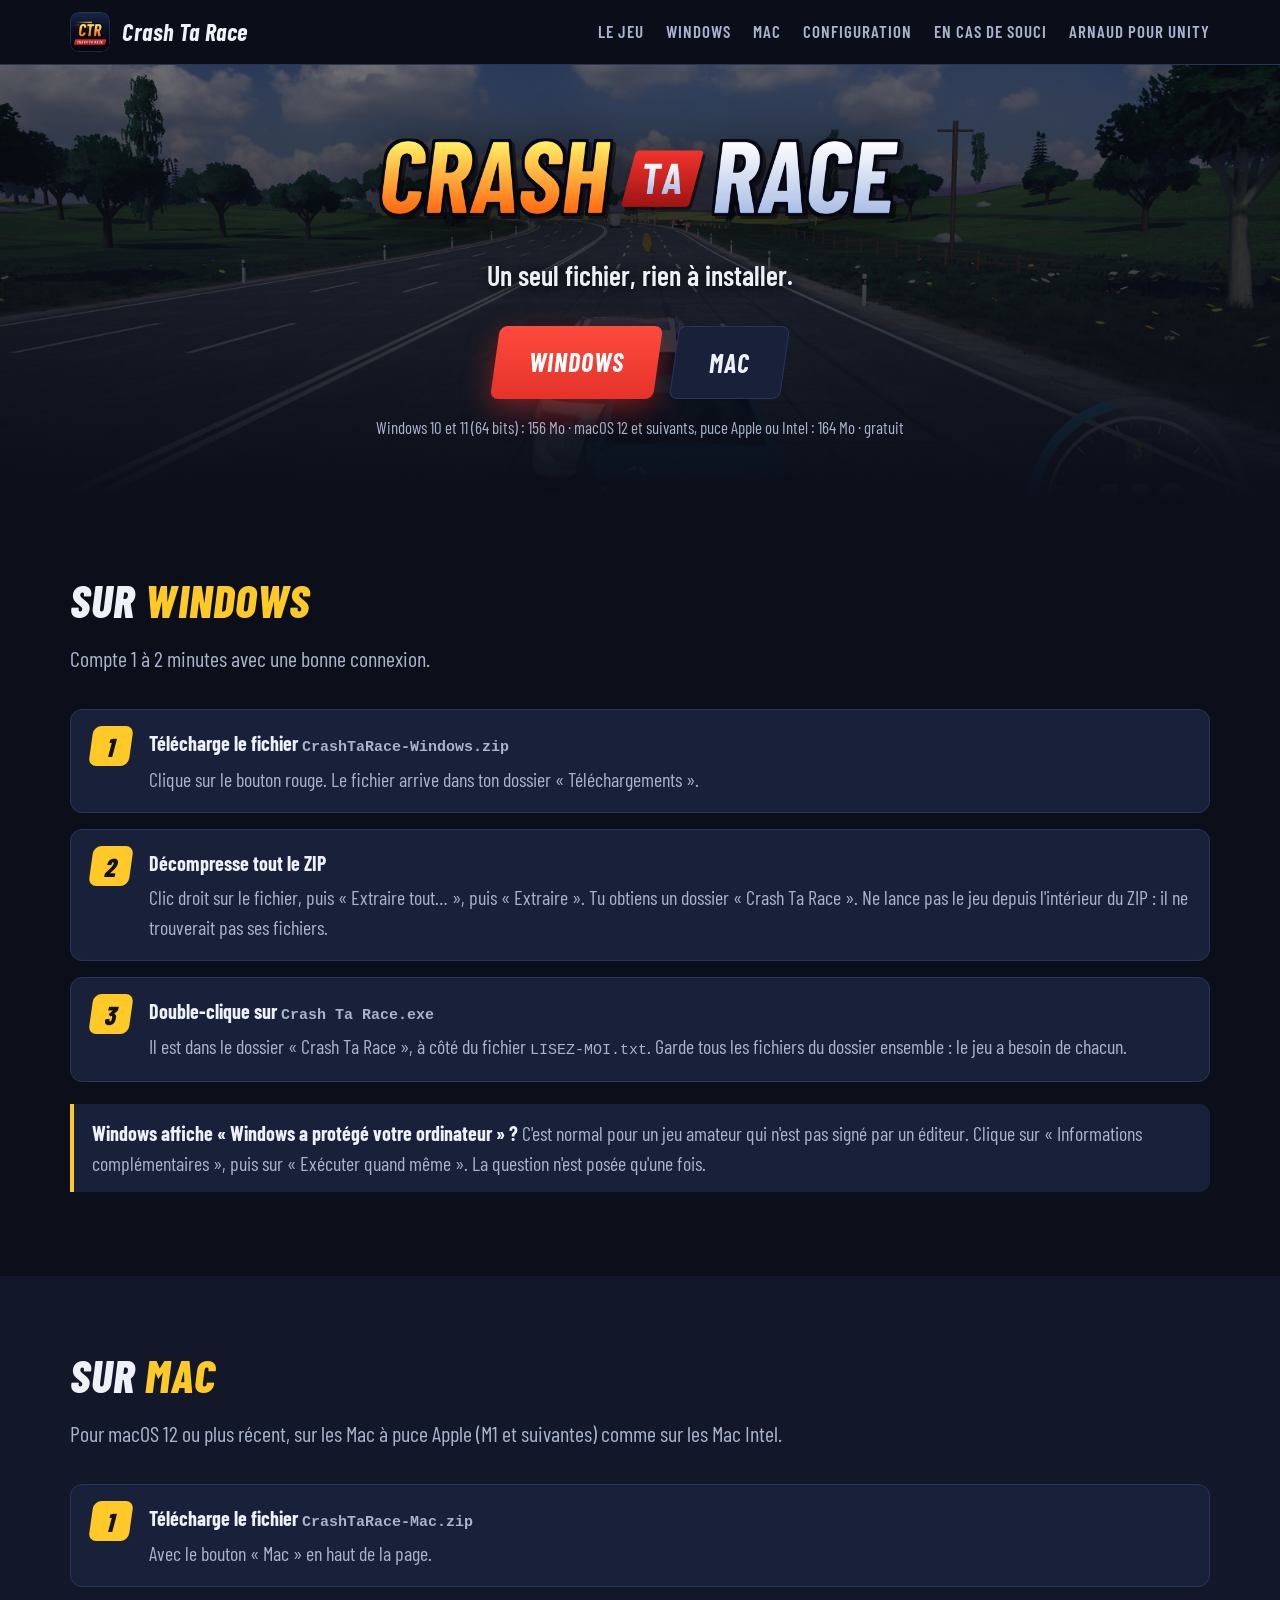
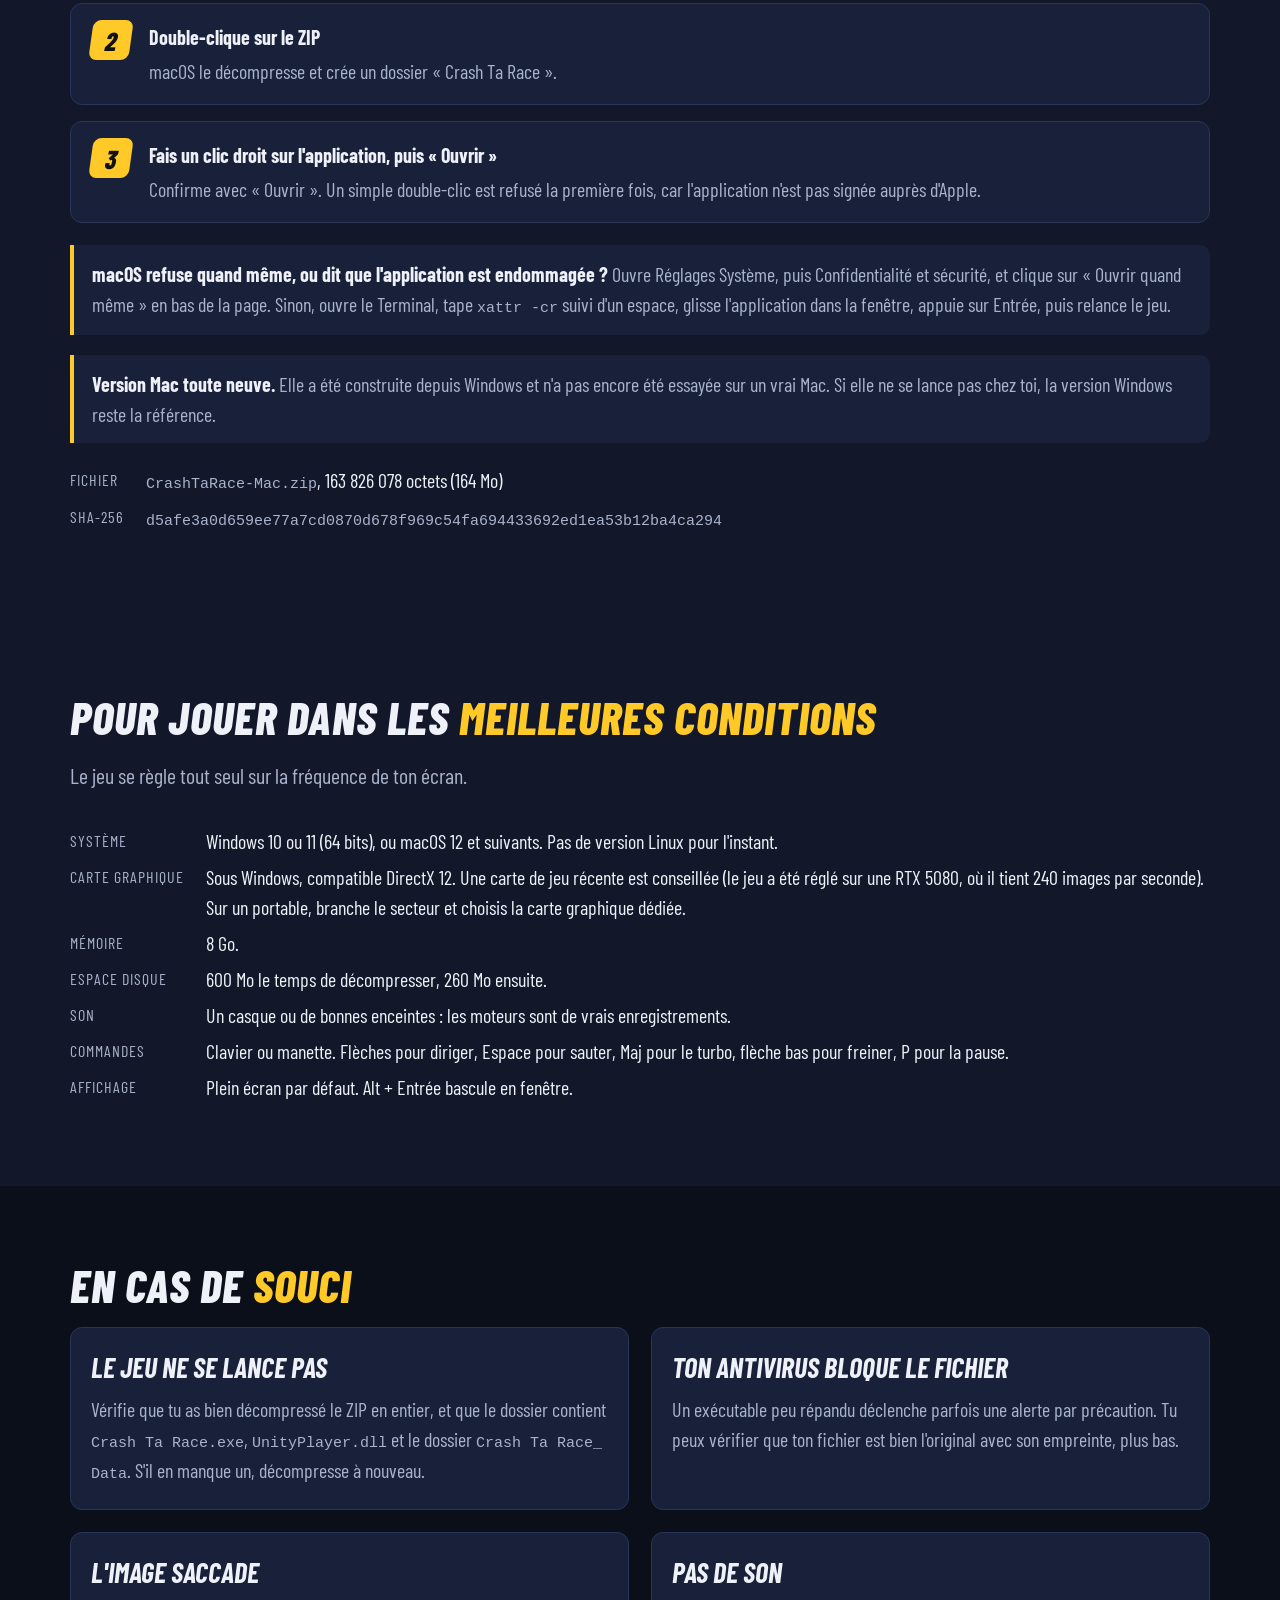
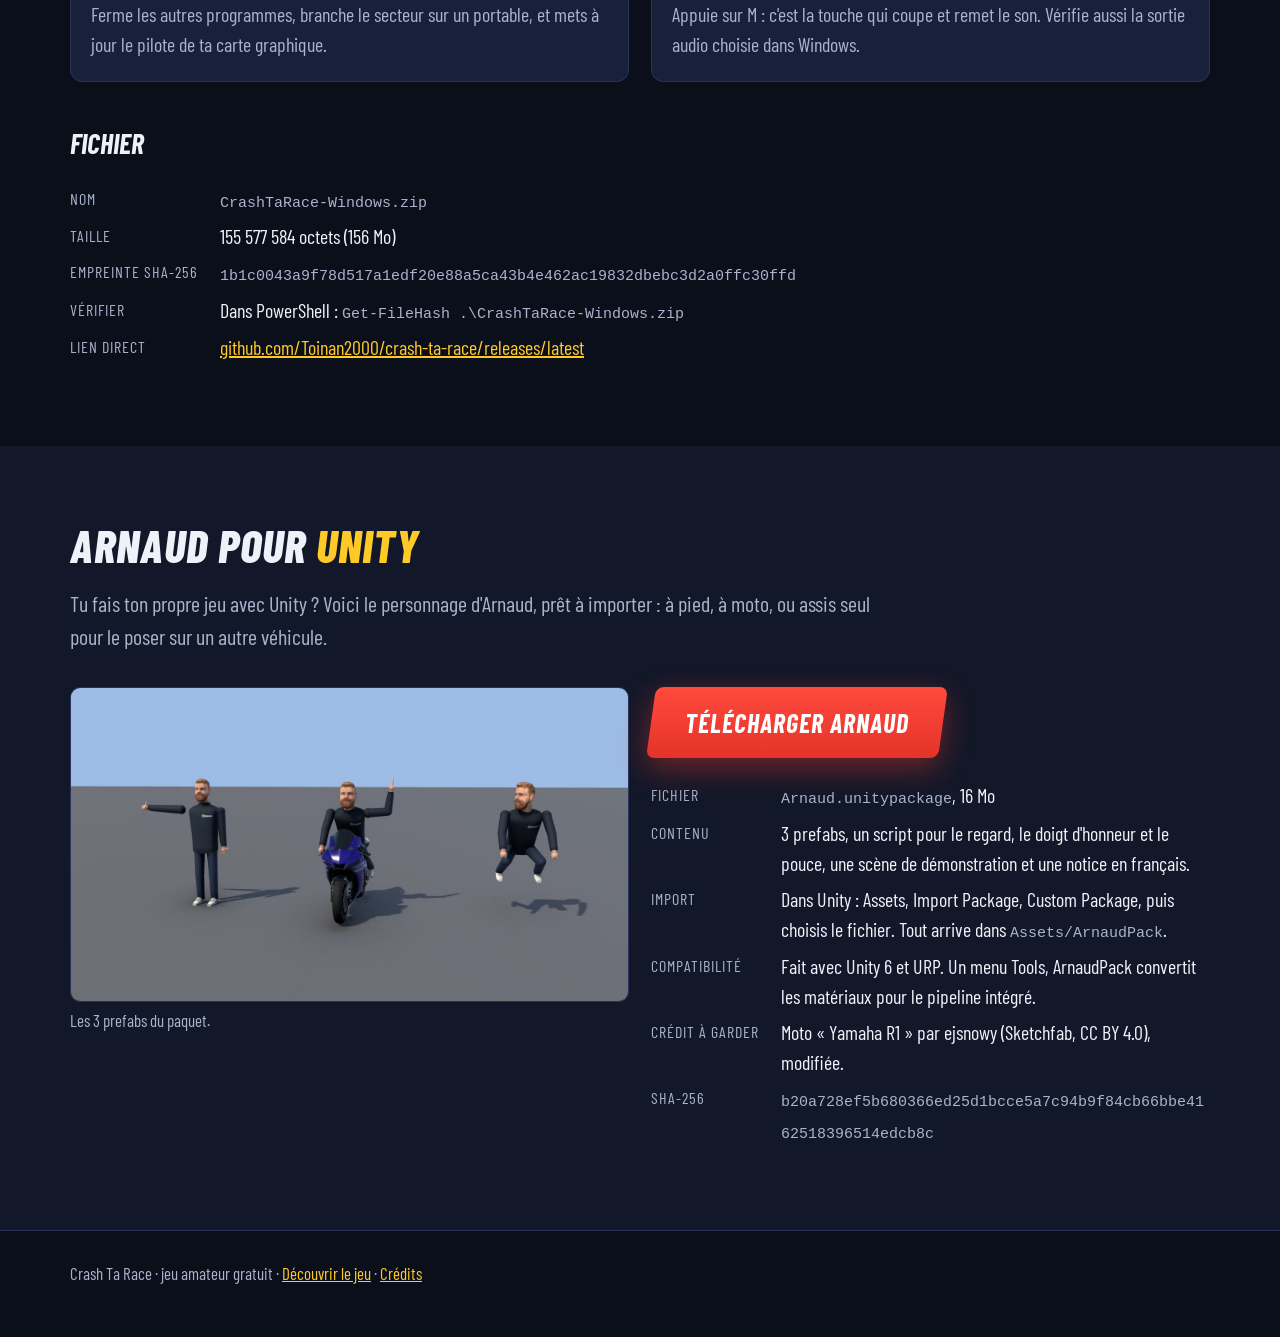
==== telecharger.html @ f4ea7b56 "Version 1.6 : 6 balles, pilote sur le rebord de la fenêtre, renfort de police, wheelings Co-Authored" ====
<!doctype html>
<html lang="fr">
<head>
<meta charset="utf-8">
<meta name="viewport" content="width=device-width, initial-scale=1">
<title>Télécharger Crash Ta Race pour Windows et Mac</title>
<meta name="description" content="Télécharge Crash Ta Race pour Windows ou Mac : un seul fichier ZIP, rien à installer. Mode d'emploi en 3 étapes.">
<meta property="og:title" content="Télécharger Crash Ta Race">
<meta property="og:description" content="Jeu de course arcade gratuit pour Windows et Mac. Un ZIP, rien à installer.">
<meta property="og:image" content="https://toinan2000.github.io/crash-ta-race/images/og-crash-ta-race.jpg">
<meta property="og:image:width" content="1200">
<meta property="og:image:height" content="630">
<meta name="twitter:card" content="summary_large_image">
<meta name="twitter:image" content="https://toinan2000.github.io/crash-ta-race/images/og-crash-ta-race.jpg">
<link rel="icon" href="images/icone.png">
<link rel="preconnect" href="https://fonts.googleapis.com">
<link rel="preconnect" href="https://fonts.gstatic.com" crossorigin>
<link href="https://fonts.googleapis.com/css2?family=Barlow+Condensed:ital,wght@0,500;0,600;0,700;1,700;1,800&display=swap" rel="stylesheet">
<link rel="stylesheet" href="style.css">
</head>
<body>

<header class="barre">
  <div class="contenu">
    <a class="marque" href="index.html"><img src="images/icone.png" alt="">Crash Ta Race</a>
    <nav>
      <a href="index.html">Le jeu</a>
      <a href="#etapes">Windows</a>
      <a href="#mac">Mac</a>
      <a href="#config">Configuration</a>
      <a href="#aide">En cas de souci</a>
      <a href="#arnaud-unity">Arnaud pour Unity</a>
    </nav>
  </div>
</header>

<div class="heros" style="padding:54px 0 44px">
  <div class="contenu">
    <h1>Télécharger Crash Ta Race</h1>
    <img class="logotype" src="images/logotype.png" alt="Crash Ta Race" style="width:min(560px,88%)">
    <p class="accroche">Un seul fichier, rien à installer.</p>
    <div class="boutons">
      <a class="bouton principal" id="dl" href="https://github.com/Toinan2000/crash-ta-race/releases/latest/download/CrashTaRace-Windows.zip"><span>Windows</span></a>
      <a class="bouton second" id="dl-mac" href="https://github.com/Toinan2000/crash-ta-race/releases/latest/download/CrashTaRace-Mac.zip"><span>Mac</span></a>
    </div>
    <p class="petit">Windows 10 et 11 (64 bits) : 156 Mo · macOS 12 et suivants, puce Apple ou Intel : 164 Mo · gratuit</p>
  </div>
</div>

<section id="etapes">
  <div class="contenu">
    <h2>Sur <em>Windows</em></h2>
    <p class="chapo">Compte 1 à 2 minutes avec une bonne connexion.</p>
    <ol class="etapes">
      <li><strong>Télécharge le fichier <code>CrashTaRace-Windows.zip</code></strong><p>Clique sur le bouton rouge. Le fichier arrive dans ton dossier « Téléchargements ».</p></li>
      <li><strong>Décompresse tout le ZIP</strong><p>Clic droit sur le fichier, puis « Extraire tout… », puis « Extraire ». Tu obtiens un dossier « Crash Ta Race ». Ne lance pas le jeu depuis l'intérieur du ZIP : il ne trouverait pas ses fichiers.</p></li>
      <li><strong>Double-clique sur <code>Crash Ta Race.exe</code></strong><p>Il est dans le dossier « Crash Ta Race », à côté du fichier <code>LISEZ-MOI.txt</code>. Garde tous les fichiers du dossier ensemble : le jeu a besoin de chacun.</p></li>
    </ol>
    <p class="note" style="margin-top:22px"><strong>Windows affiche « Windows a protégé votre ordinateur » ?</strong> C'est normal pour un jeu amateur qui n'est pas signé par un éditeur. Clique sur « Informations complémentaires », puis sur « Exécuter quand même ». La question n'est posée qu'une fois.</p>
  </div>
</section>

<section class="alt" id="mac">
  <div class="contenu">
    <h2>Sur <em>Mac</em></h2>
    <p class="chapo">Pour macOS 12 ou plus récent, sur les Mac à puce Apple (M1 et suivantes) comme sur les Mac Intel.</p>
    <ol class="etapes">
      <li><strong>Télécharge le fichier <code>CrashTaRace-Mac.zip</code></strong><p>Avec le bouton « Mac » en haut de la page.</p></li>
      <li><strong>Double-clique sur le ZIP</strong><p>macOS le décompresse et crée un dossier « Crash Ta Race ».</p></li>
      <li><strong>Fais un clic droit sur l'application, puis « Ouvrir »</strong><p>Confirme avec « Ouvrir ». Un simple double-clic est refusé la première fois, car l'application n'est pas signée auprès d'Apple.</p></li>
    </ol>
    <p class="note" style="margin-top:22px"><strong>macOS refuse quand même, ou dit que l'application est endommagée ?</strong> Ouvre Réglages Système, puis Confidentialité et sécurité, et clique sur « Ouvrir quand même » en bas de la page. Sinon, ouvre le Terminal, tape <code>xattr -cr</code> suivi d'un espace, glisse l'application dans la fenêtre, appuie sur Entrée, puis relance le jeu.</p>
    <p class="note" style="margin-top:14px"><strong>Version Mac toute neuve.</strong> Elle a été construite depuis Windows et n'a pas encore été essayée sur un vrai Mac. Si elle ne se lance pas chez toi, la version Windows reste la référence.</p>
    <dl class="fiche" style="margin-top:22px">
      <dt>Fichier</dt><dd><code>CrashTaRace-Mac.zip</code>, 163 826 078 octets (164 Mo)</dd>
      <dt>SHA-256</dt><dd><code>d5afe3a0d659ee77a7cd0870d678f969c54fa694433692ed1ea53b12ba4ca294</code></dd>
    </dl>
  </div>
</section>

<section class="alt" id="config">
  <div class="contenu">
    <h2>Pour jouer dans les <em>meilleures conditions</em></h2>
    <p class="chapo">Le jeu se règle tout seul sur la fréquence de ton écran.</p>
    <dl class="fiche">
      <dt>Système</dt><dd>Windows 10 ou 11 (64 bits), ou macOS 12 et suivants. Pas de version Linux pour l'instant.</dd>
      <dt>Carte graphique</dt><dd>Sous Windows, compatible DirectX 12. Une carte de jeu récente est conseillée (le jeu a été réglé sur une RTX 5080, où il tient 240 images par seconde). Sur un portable, branche le secteur et choisis la carte graphique dédiée.</dd>
      <dt>Mémoire</dt><dd>8 Go.</dd>
      <dt>Espace disque</dt><dd>600 Mo le temps de décompresser, 260 Mo ensuite.</dd>
      <dt>Son</dt><dd>Un casque ou de bonnes enceintes : les moteurs sont de vrais enregistrements.</dd>
      <dt>Commandes</dt><dd>Clavier ou manette. Flèches pour diriger, Espace pour sauter, Maj pour le turbo, flèche bas pour freiner, P pour la pause.</dd>
      <dt>Affichage</dt><dd>Plein écran par défaut. Alt + Entrée bascule en fenêtre.</dd>
    </dl>
  </div>
</section>

<section id="aide">
  <div class="contenu">
    <h2>En cas de <em>souci</em></h2>
    <div class="grille g2">
      <div class="carte"><div class="texte"><h3>Le jeu ne se lance pas</h3><p>Vérifie que tu as bien décompressé le ZIP en entier, et que le dossier contient <code>Crash Ta Race.exe</code>, <code>UnityPlayer.dll</code> et le dossier <code>Crash Ta Race_Data</code>. S'il en manque un, décompresse à nouveau.</p></div></div>
      <div class="carte"><div class="texte"><h3>Ton antivirus bloque le fichier</h3><p>Un exécutable peu répandu déclenche parfois une alerte par précaution. Tu peux vérifier que ton fichier est bien l'original avec son empreinte, plus bas.</p></div></div>
      <div class="carte"><div class="texte"><h3>L'image saccade</h3><p>Ferme les autres programmes, branche le secteur sur un portable, et mets à jour le pilote de ta carte graphique.</p></div></div>
      <div class="carte"><div class="texte"><h3>Pas de son</h3><p>Appuie sur M : c'est la touche qui coupe et remet le son. Vérifie aussi la sortie audio choisie dans Windows.</p></div></div>
    </div>
    <h3 style="margin-top:40px">Fichier</h3>
    <dl class="fiche">
      <dt>Nom</dt><dd><code>CrashTaRace-Windows.zip</code></dd>
      <dt>Taille</dt><dd>155 577 584 octets (156 Mo)</dd>
      <dt>Empreinte SHA-256</dt><dd><code>1b1c0043a9f78d517a1edf20e88a5ca43b4e462ac19832dbebc3d2a0ffc30ffd</code></dd>
      <dt>Vérifier</dt><dd>Dans PowerShell : <code>Get-FileHash .\CrashTaRace-Windows.zip</code></dd>
      <dt>Lien direct</dt><dd><a href="https://github.com/Toinan2000/crash-ta-race/releases/latest/download/CrashTaRace-Windows.zip">github.com/Toinan2000/crash-ta-race/releases/latest</a></dd>
    </dl>
  </div>
</section>

<section class="alt" id="arnaud-unity">
  <div class="contenu">
    <h2>Arnaud pour <em>Unity</em></h2>
    <p class="chapo">Tu fais ton propre jeu avec Unity ? Voici le personnage d'Arnaud, prêt à importer : à pied, à moto, ou assis seul pour le poser sur un autre véhicule.</p>
    <div class="grille g2">
      <figure class="galerie"><img src="images/arnaud-unity.jpg" alt="Les 3 versions d'Arnaud pour Unity" loading="lazy"><figcaption>Les 3 prefabs du paquet.</figcaption></figure>
      <div>
        <div class="boutons" style="justify-content:flex-start;margin-bottom:22px">
          <a class="bouton principal" href="https://github.com/Toinan2000/crash-ta-race/releases/latest/download/Arnaud.unitypackage"><span>Télécharger Arnaud</span></a>
        </div>
        <dl class="fiche">
          <dt>Fichier</dt><dd><code>Arnaud.unitypackage</code>, 16 Mo</dd>
          <dt>Contenu</dt><dd>3 prefabs, un script pour le regard, le doigt d'honneur et le pouce, une scène de démonstration et une notice en français.</dd>
          <dt>Import</dt><dd>Dans Unity : Assets, Import Package, Custom Package, puis choisis le fichier. Tout arrive dans <code>Assets/ArnaudPack</code>.</dd>
          <dt>Compatibilité</dt><dd>Fait avec Unity 6 et URP. Un menu Tools, ArnaudPack convertit les matériaux pour le pipeline intégré.</dd>
          <dt>Crédit à garder</dt><dd>Moto « Yamaha R1 » par ejsnowy (Sketchfab, CC BY 4.0), modifiée.</dd>
          <dt>SHA-256</dt><dd><code>b20a728ef5b680366ed25d1bcce5a7c94b9f84cb66bbe4162518396514edcb8c</code></dd>
        </dl>
      </div>
    </div>
  </div>
</section>

<footer>
  <div class="contenu">Crash Ta Race · jeu amateur gratuit · <a href="index.html">Découvrir le jeu</a> · <a href="index.html#credits">Crédits</a></div>
</footer>

</body>
</html>
---- style.css ----
:root {
  --fond: #0b0f1a;
  --fond-2: #121829;
  --carte: #18203a;
  --bord: #2a3458;
  --texte: #eef1f8;
  --doux: #a9b3cc;
  --jaune: #ffc928;
  --orange: #ff8a1f;
  --rouge: #e5332a;
  --bleu: #39a8ff;
}
* { box-sizing: border-box; }
html { scroll-behavior: smooth; }
body {
  margin: 0;
  background: var(--fond);
  color: var(--texte);
  font-family: "Barlow Condensed", "Segoe UI", Roboto, Arial, sans-serif;
  font-size: 20px;
  line-height: 1.5;
}
img { max-width: 100%; display: block; }
a { color: var(--jaune); }
.contenu { max-width: 1180px; margin: 0 auto; padding: 0 20px; }

/* en-tête */
.barre { position: sticky; top: 0; z-index: 10; background: rgba(11, 15, 26, .92); border-bottom: 1px solid var(--bord); backdrop-filter: blur(8px); }
.barre .contenu { display: flex; align-items: center; justify-content: space-between; gap: 16px; min-height: 64px; }
.barre .marque { display: flex; align-items: center; gap: 12px; color: var(--texte); text-decoration: none; font-weight: 700; font-style: italic; font-size: 24px; letter-spacing: .5px; }
.barre .marque img { width: 40px; height: 40px; border-radius: 9px; }
.barre nav { display: flex; gap: 22px; flex-wrap: wrap; }
.barre nav a { color: var(--doux); text-decoration: none; font-weight: 600; text-transform: uppercase; font-size: 17px; letter-spacing: 1px; }
.barre nav a:hover { color: var(--jaune); }

/* héros */
.heros { position: relative; isolation: isolate; text-align: center; padding: 70px 0 60px; overflow: hidden; }
.heros::before { content: ""; position: absolute; inset: 0; z-index: -2; background: url("images/jeu-campagne.jpg") center / cover no-repeat; }
.heros::after { content: ""; position: absolute; inset: 0; z-index: -1; background: linear-gradient(180deg, rgba(11, 15, 26, .55) 0%, rgba(11, 15, 26, .78) 55%, var(--fond) 100%); }
.heros .logotype { width: min(760px, 92%); margin: 0 auto 18px; filter: drop-shadow(0 8px 24px rgba(0, 0, 0, .6)); }
.heros h1 { position: absolute; left: -9999px; }
.heros p.accroche { font-size: 28px; font-weight: 600; margin: 0 auto 30px; max-width: 760px; text-shadow: 0 2px 10px rgba(0, 0, 0, .8); }
.boutons { display: flex; gap: 16px; justify-content: center; flex-wrap: wrap; }
.bouton {
  display: inline-block; padding: 16px 34px; border-radius: 8px; text-decoration: none; font-weight: 700; font-style: italic;
  font-size: 26px; letter-spacing: 1px; text-transform: uppercase; transform: skewX(-8deg); transition: transform .15s, filter .15s;
}
.bouton span { display: inline-block; transform: skewX(8deg); }
.bouton:hover { transform: skewX(-8deg) scale(1.04); filter: brightness(1.12); }
.bouton.principal { background: linear-gradient(180deg, #ff4a3d, var(--rouge)); color: #fff; box-shadow: 0 10px 30px rgba(229, 51, 42, .45); }
.bouton.second { background: var(--carte); color: var(--texte); border: 1px solid var(--bord); }
.petit { font-size: 17px; color: var(--doux); margin-top: 16px; }

/* sections */
section { padding: 64px 0; scroll-margin-top: 64px; }
section.alt { background: var(--fond-2); }
h2 { font-size: 46px; font-style: italic; font-weight: 800; text-transform: uppercase; margin: 0 0 8px; letter-spacing: 1px; }
h2 em { font-style: italic; color: var(--jaune); }
.chapo { color: var(--doux); font-size: 22px; margin: 0 0 34px; max-width: 800px; }
h3 { font-size: 28px; font-style: italic; text-transform: uppercase; margin: 0 0 6px; }

.grille { display: grid; gap: 22px; }
.g3 { grid-template-columns: repeat(auto-fit, minmax(300px, 1fr)); }
.g2 { grid-template-columns: repeat(auto-fit, minmax(420px, 1fr)); }
.g4 { grid-template-columns: repeat(auto-fit, minmax(240px, 1fr)); }
@media (max-width: 480px) { .g2 { grid-template-columns: 1fr; } }

/* vedette : Arnaud */
.vedette { position: relative; overflow: hidden; background: radial-gradient(900px 520px at 22% 42%, rgba(229, 51, 42, .30), transparent 70%), linear-gradient(180deg, #1a0f16, var(--fond-2)); border-top: 4px solid var(--rouge); border-bottom: 1px solid var(--bord); }
.vedette .duo { display: grid; grid-template-columns: minmax(0, 1.05fr) minmax(0, 1fr); gap: 40px; align-items: center; }
.vedette .affiche { position: relative; isolation: isolate; padding-top: 30px; }
.vedette .affiche::before { content: ""; position: absolute; z-index: -3; left: 6%; right: 6%; top: 8%; bottom: 4%; border-radius: 16px; transform: skewX(-8deg); background: repeating-linear-gradient(115deg, var(--jaune) 0 26px, #111 26px 52px); opacity: .92; }
.vedette .affiche::after { content: ""; position: absolute; z-index: -2; left: 6%; right: 6%; top: 8%; bottom: 4%; border-radius: 16px; transform: skewX(-8deg); background: linear-gradient(180deg, rgba(229, 51, 42, .88), rgba(120, 16, 12, .94)); margin: 10px; }
.vedette .affiche img { width: 100%; height: auto; filter: drop-shadow(0 18px 22px rgba(0, 0, 0, .65)); }
.vedette .avis { position: absolute; left: 3%; top: 4%; background: var(--jaune); color: #111; font-weight: 800; font-style: italic; text-transform: uppercase; letter-spacing: 2px; font-size: 26px; padding: 4px 18px; border-radius: 6px; transform: rotate(-7deg); box-shadow: 0 8px 20px rgba(0, 0, 0, .5); }
.vedette h2 { font-size: clamp(46px, 6vw, 72px); line-height: 1.02; margin-bottom: 14px; }
.vedette h2 em { color: var(--rouge); }
.vedette .chapo { color: var(--texte); margin-bottom: 24px; }
.chiffres { display: grid; grid-template-columns: 1fr 1fr; gap: 14px; margin-bottom: 30px; }
.chiffres div { background: rgba(11, 15, 26, .6); border: 1px solid var(--bord); border-left: 4px solid var(--jaune); border-radius: 0 10px 10px 0; padding: 10px 14px 12px; }
#pistolet .chiffres { grid-template-columns: repeat(auto-fit, minmax(230px, 1fr)); }
#pistolet .chiffres b { font-size: 34px; }
.chiffres b { display: block; font-size: 44px; line-height: 1; font-style: italic; font-weight: 800; color: var(--jaune); }
.chiffres span { display: block; color: var(--doux); font-size: 18px; line-height: 1.3; margin-top: 4px; }
.voix { margin-bottom: 30px; }
.titre-voix { margin: 0 0 10px; font-weight: 700; font-style: italic; text-transform: uppercase; letter-spacing: 1px; font-size: 20px; }
.pastilles { display: flex; flex-wrap: wrap; gap: 10px; }
.pastilles button { min-width: 48px; height: 48px; padding: 0 14px; border-radius: 8px; border: 1px solid var(--bord); background: #0d1326; color: var(--texte); font: inherit; font-weight: 800; font-style: italic; font-size: 22px; cursor: pointer; transition: transform .12s, background .12s; }
.pastilles button:hover { transform: scale(1.07); border-color: var(--jaune); }
.pastilles button.hasard { background: var(--jaune); color: #111; border-color: var(--jaune); text-transform: uppercase; letter-spacing: 1px; font-size: 20px; }
.pastilles button.joue { background: var(--rouge); border-color: var(--rouge); color: #fff; }
.vedette .galerie img { aspect-ratio: 4 / 3; }
@media (max-width: 860px) {
  .vedette .duo { grid-template-columns: 1fr; gap: 20px; }
  .vedette .affiche { max-width: 520px; margin: 0 auto; }
}
@media (max-width: 700px) {
  .barre .contenu { flex-direction: column; align-items: flex-start; gap: 4px; padding-top: 8px; padding-bottom: 8px; }
  .barre .marque { white-space: nowrap; font-size: 21px; }
  .barre .marque img { width: 32px; height: 32px; }
  .barre nav { gap: 4px 14px; }
  .barre nav a { font-size: 15px; letter-spacing: .5px; }
  section { scroll-margin-top: 110px; }
}
@media (max-width: 420px) { .chiffres { grid-template-columns: 1fr; } .bouton { font-size: 22px; padding: 14px 24px; } }

.carte { background: var(--carte); border: 1px solid var(--bord); border-radius: 12px; overflow: hidden; }
.carte img { width: 100%; aspect-ratio: 12 / 7; object-fit: cover; background: #5c6470; }
.carte.portrait img { aspect-ratio: 1 / 1; }
.carte .texte { padding: 18px 20px 22px; }
.carte p { margin: 0; color: var(--doux); }
.etiquette { display: inline-block; background: var(--jaune); color: #111; font-weight: 800; font-size: 15px; letter-spacing: 1px; text-transform: uppercase; padding: 2px 10px; border-radius: 4px; margin-bottom: 8px; transform: skewX(-8deg); }
.etiquette.rouge { background: var(--rouge); color: #fff; }
.etiquette.bleu { background: var(--bleu); color: #06121f; }

.barres { margin-top: 12px; display: grid; grid-template-columns: auto 1fr; gap: 6px 12px; align-items: center; font-size: 16px; text-transform: uppercase; letter-spacing: 1px; color: var(--doux); }
.barres i { display: block; height: 10px; border-radius: 3px; background: linear-gradient(90deg, var(--jaune), var(--orange)); transform: skewX(-20deg); }

.galerie img { border-radius: 10px; border: 1px solid var(--bord); width: 100%; aspect-ratio: 16 / 9; object-fit: cover; }
figure { margin: 0; }
figcaption { color: var(--doux); font-size: 17px; margin-top: 6px; }

.touches { display: grid; grid-template-columns: auto 1fr; gap: 10px 18px; align-items: center; max-width: 620px; }
kbd { display: inline-block; min-width: 46px; text-align: center; padding: 4px 12px; border-radius: 6px; background: #0d1326; border: 1px solid var(--bord); border-bottom-width: 3px; font-family: inherit; font-weight: 700; font-size: 18px; }

ol.etapes { counter-reset: e; list-style: none; padding: 0; margin: 0; display: grid; gap: 16px; }
ol.etapes li { counter-increment: e; background: var(--carte); border: 1px solid var(--bord); border-radius: 12px; padding: 18px 20px 18px 78px; position: relative; }
ol.etapes li::before { content: counter(e); position: absolute; left: 20px; top: 16px; width: 40px; height: 40px; border-radius: 8px; background: var(--jaune); color: #111; font-weight: 800; font-style: italic; font-size: 26px; display: grid; place-items: center; transform: skewX(-8deg); }
ol.etapes strong { color: var(--texte); }
ol.etapes p { margin: 4px 0 0; color: var(--doux); }

.note { border-left: 4px solid var(--jaune); background: var(--carte); padding: 14px 18px; border-radius: 0 10px 10px 0; color: var(--doux); }
.note strong { color: var(--texte); }
.fiche { display: grid; grid-template-columns: auto 1fr; gap: 6px 22px; }
.fiche dt { color: var(--doux); text-transform: uppercase; font-size: 16px; letter-spacing: 1px; padding-top: 3px; }
.fiche dd { margin: 0; }
code { font-family: Consolas, "Courier New", monospace; font-size: 15px; word-break: break-all; color: var(--doux); }

table.credits { width: 100%; border-collapse: collapse; font-size: 17px; }
table.credits th, table.credits td { text-align: left; padding: 8px 10px; border-bottom: 1px solid var(--bord); }
table.credits th { color: var(--doux); text-transform: uppercase; font-size: 15px; letter-spacing: 1px; }

footer { border-top: 1px solid var(--bord); padding: 30px 0 50px; color: var(--doux); font-size: 17px; }
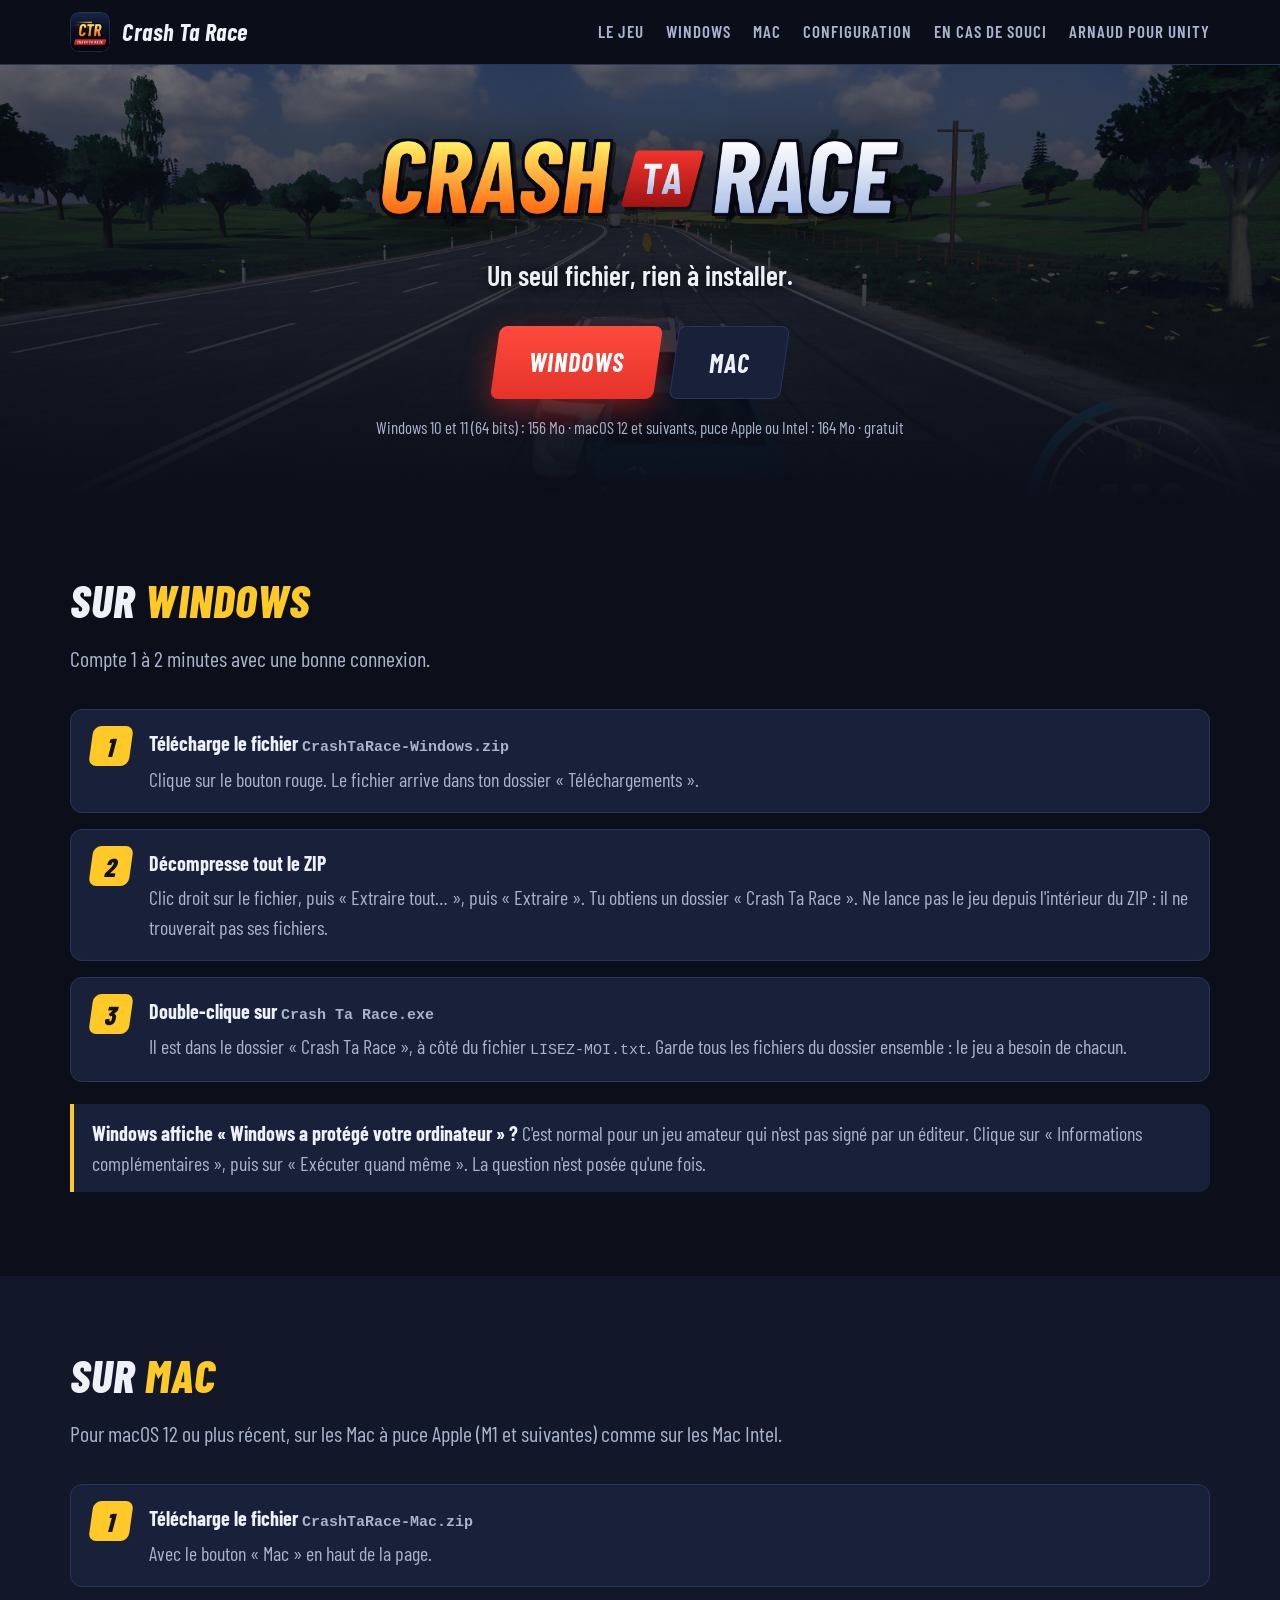
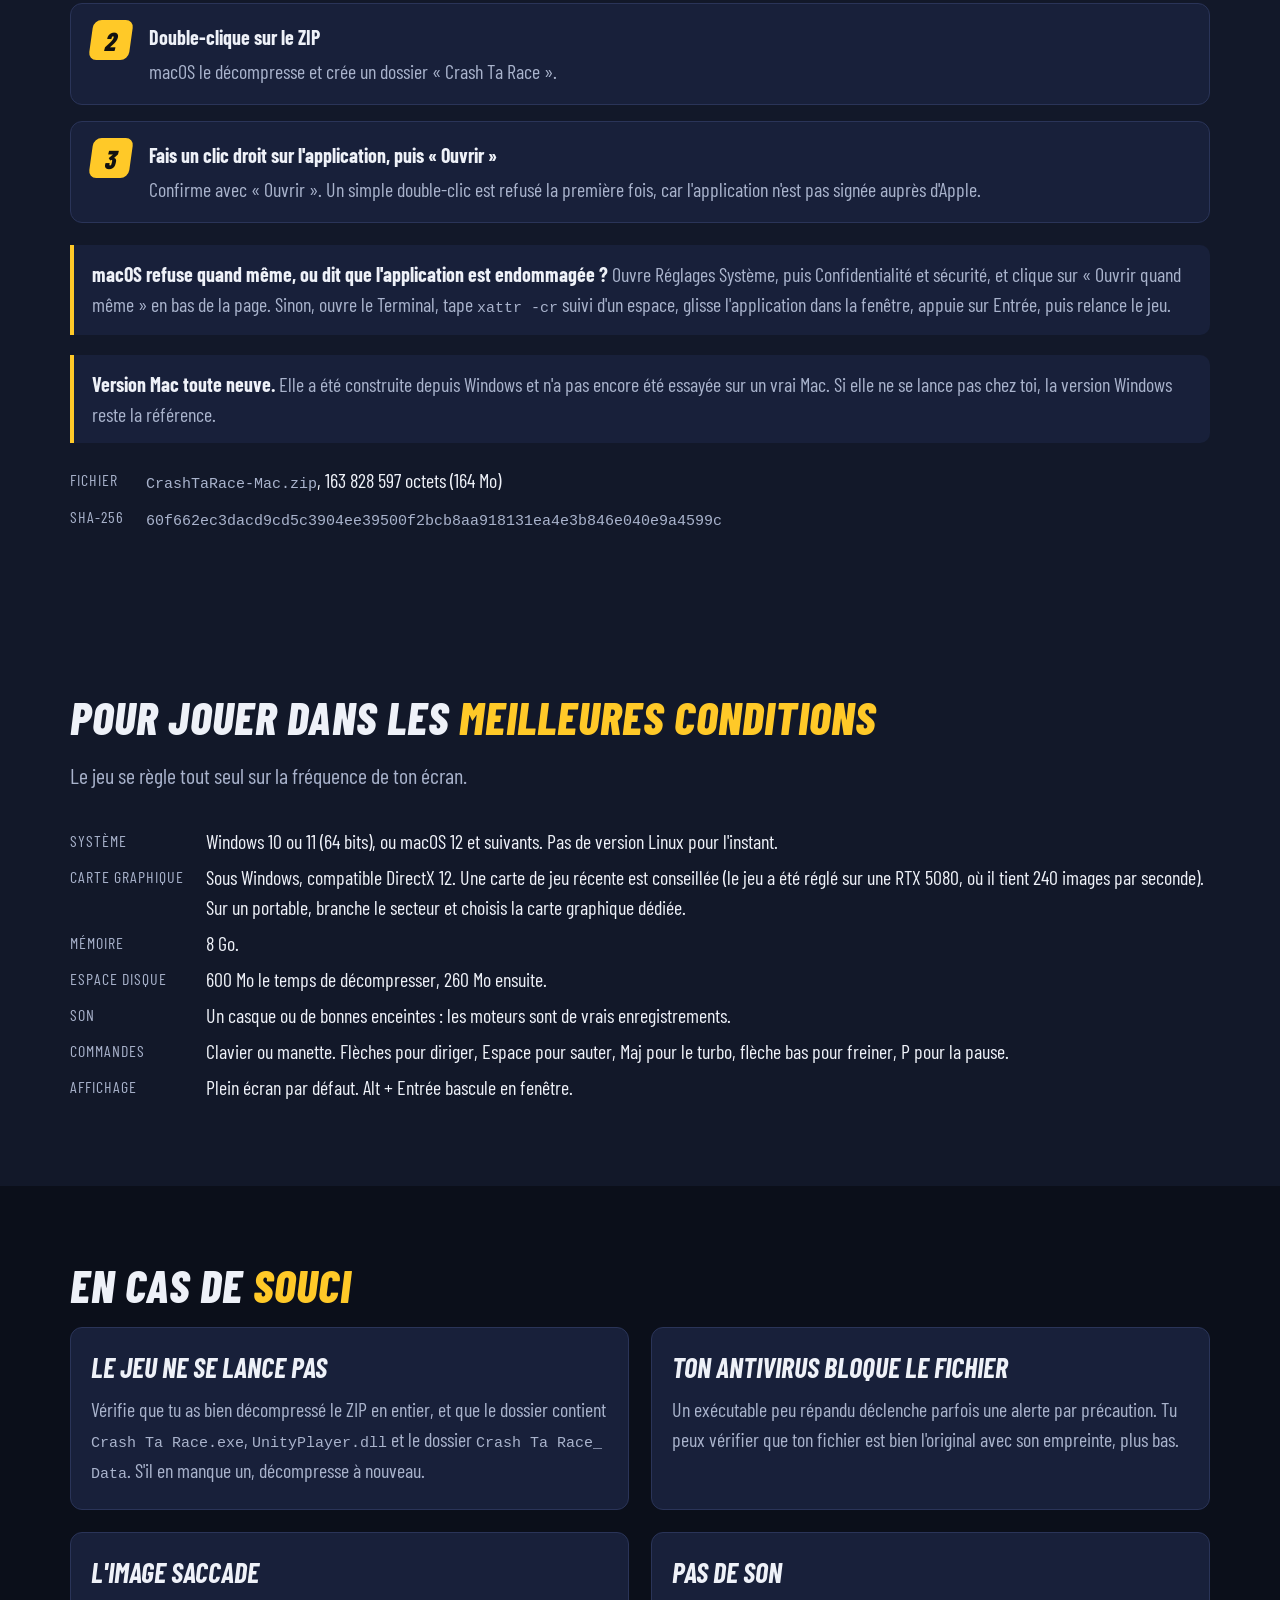
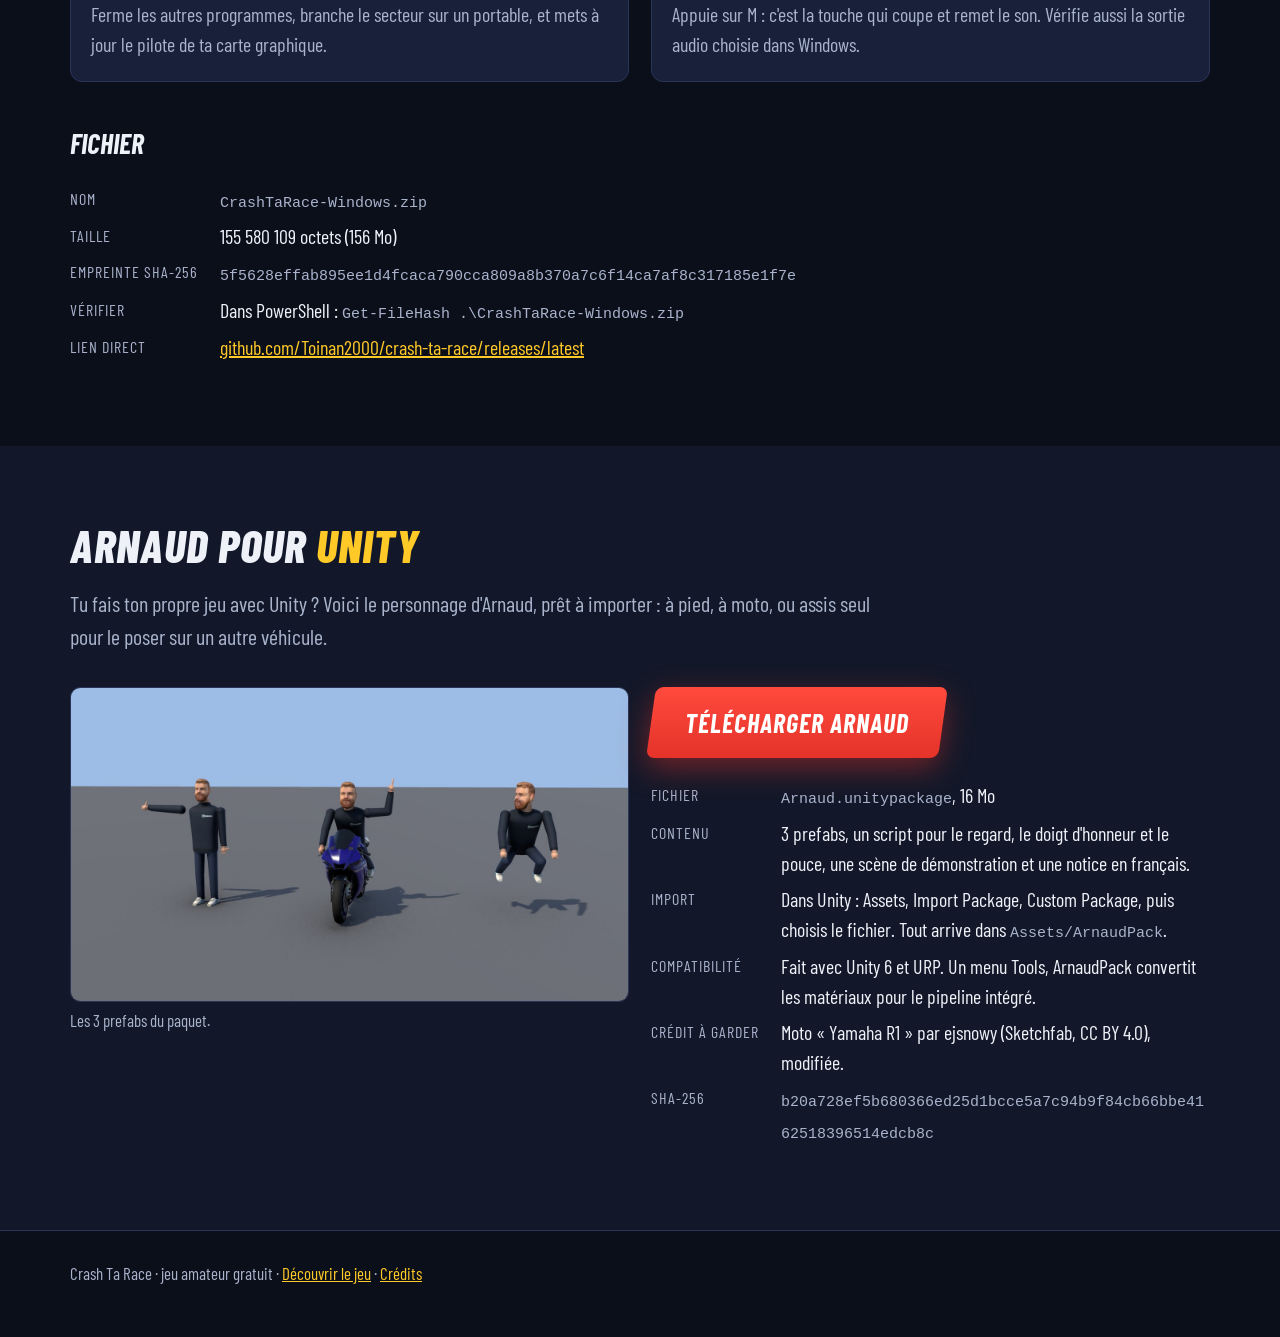
==== commit 7074aa64: "Version 1.7 : saut lu touche par touche, diagnostic F3, tailles et empreintes Co-Authored-By: Claude" ====
--- a/telecharger.html
+++ b/telecharger.html
@@ -72,8 +72,8 @@
     <p class="note" style="margin-top:22px"><strong>macOS refuse quand même, ou dit que l'application est endommagée ?</strong> Ouvre Réglages Système, puis Confidentialité et sécurité, et clique sur « Ouvrir quand même » en bas de la page. Sinon, ouvre le Terminal, tape <code>xattr -cr</code> suivi d'un espace, glisse l'application dans la fenêtre, appuie sur Entrée, puis relance le jeu.</p>
     <p class="note" style="margin-top:14px"><strong>Version Mac toute neuve.</strong> Elle a été construite depuis Windows et n'a pas encore été essayée sur un vrai Mac. Si elle ne se lance pas chez toi, la version Windows reste la référence.</p>
     <dl class="fiche" style="margin-top:22px">
-      <dt>Fichier</dt><dd><code>CrashTaRace-Mac.zip</code>, 163 826 078 octets (164 Mo)</dd>
-      <dt>SHA-256</dt><dd><code>d5afe3a0d659ee77a7cd0870d678f969c54fa694433692ed1ea53b12ba4ca294</code></dd>
+      <dt>Fichier</dt><dd><code>CrashTaRace-Mac.zip</code>, 163 828 597 octets (164 Mo)</dd>
+      <dt>SHA-256</dt><dd><code>60f662ec3dacd9cd5c3904ee39500f2bcb8aa918131ea4e3b846e040e9a4599c</code></dd>
     </dl>
   </div>
 </section>
@@ -106,8 +106,8 @@
     <h3 style="margin-top:40px">Fichier</h3>
     <dl class="fiche">
       <dt>Nom</dt><dd><code>CrashTaRace-Windows.zip</code></dd>
-      <dt>Taille</dt><dd>155 577 584 octets (156 Mo)</dd>
-      <dt>Empreinte SHA-256</dt><dd><code>1b1c0043a9f78d517a1edf20e88a5ca43b4e462ac19832dbebc3d2a0ffc30ffd</code></dd>
+      <dt>Taille</dt><dd>155 580 109 octets (156 Mo)</dd>
+      <dt>Empreinte SHA-256</dt><dd><code>5f5628effab895ee1d4fcaca790cca809a8b370a7c6f14ca7af8c317185e1f7e</code></dd>
       <dt>Vérifier</dt><dd>Dans PowerShell : <code>Get-FileHash .\CrashTaRace-Windows.zip</code></dd>
       <dt>Lien direct</dt><dd><a href="https://github.com/Toinan2000/crash-ta-race/releases/latest/download/CrashTaRace-Windows.zip">github.com/Toinan2000/crash-ta-race/releases/latest</a></dd>
     </dl>
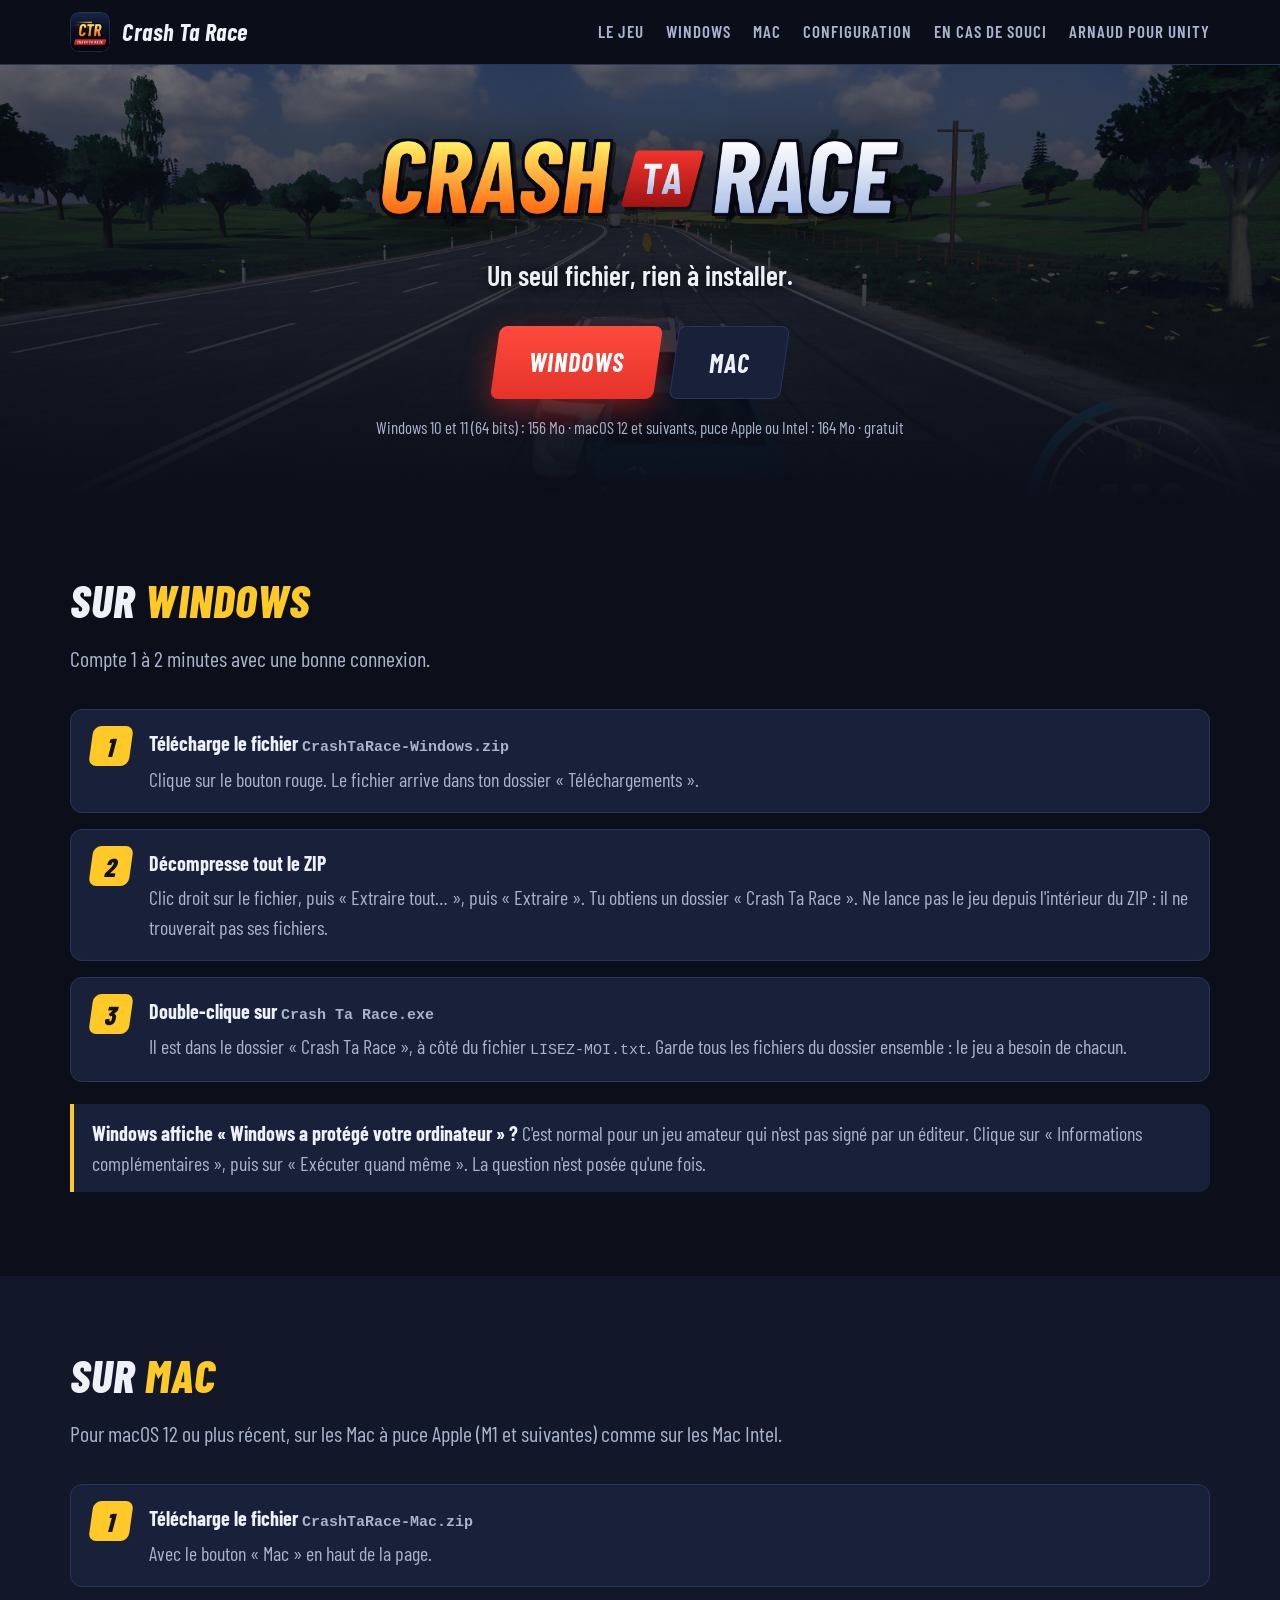
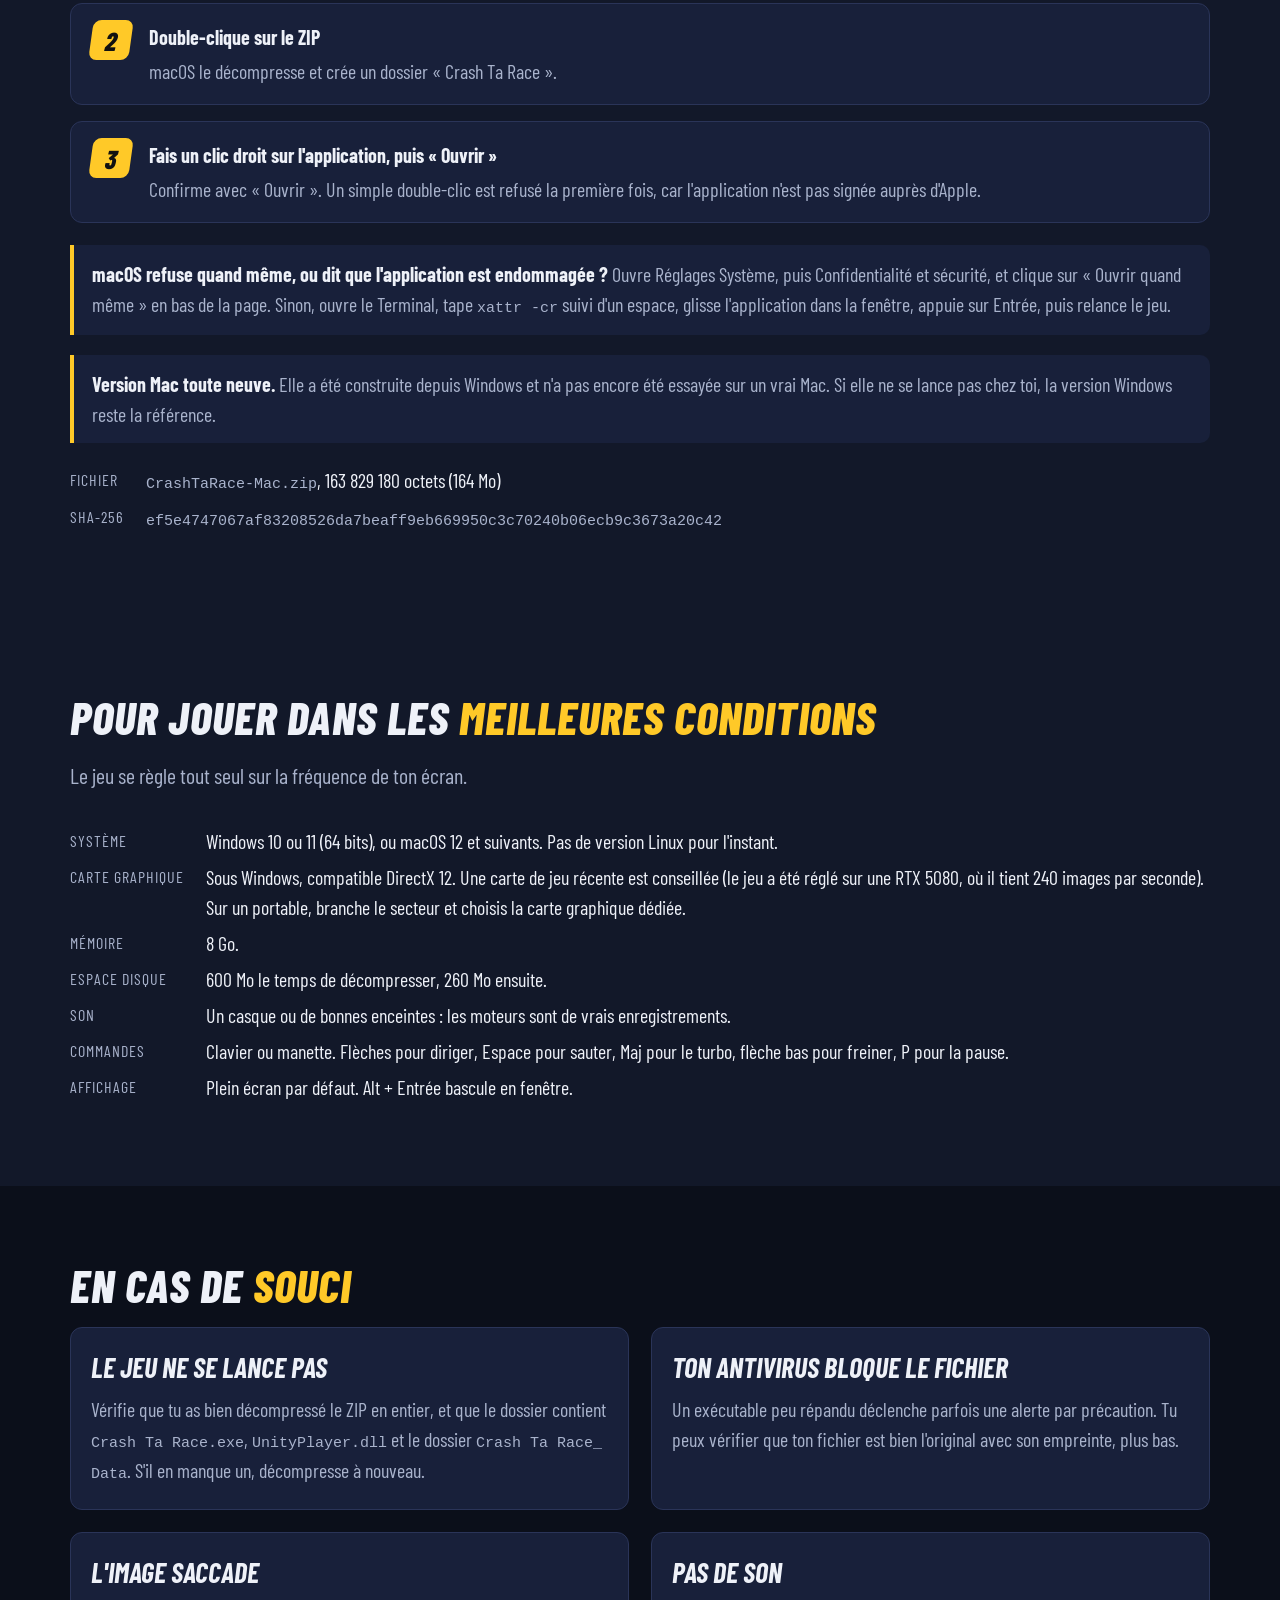
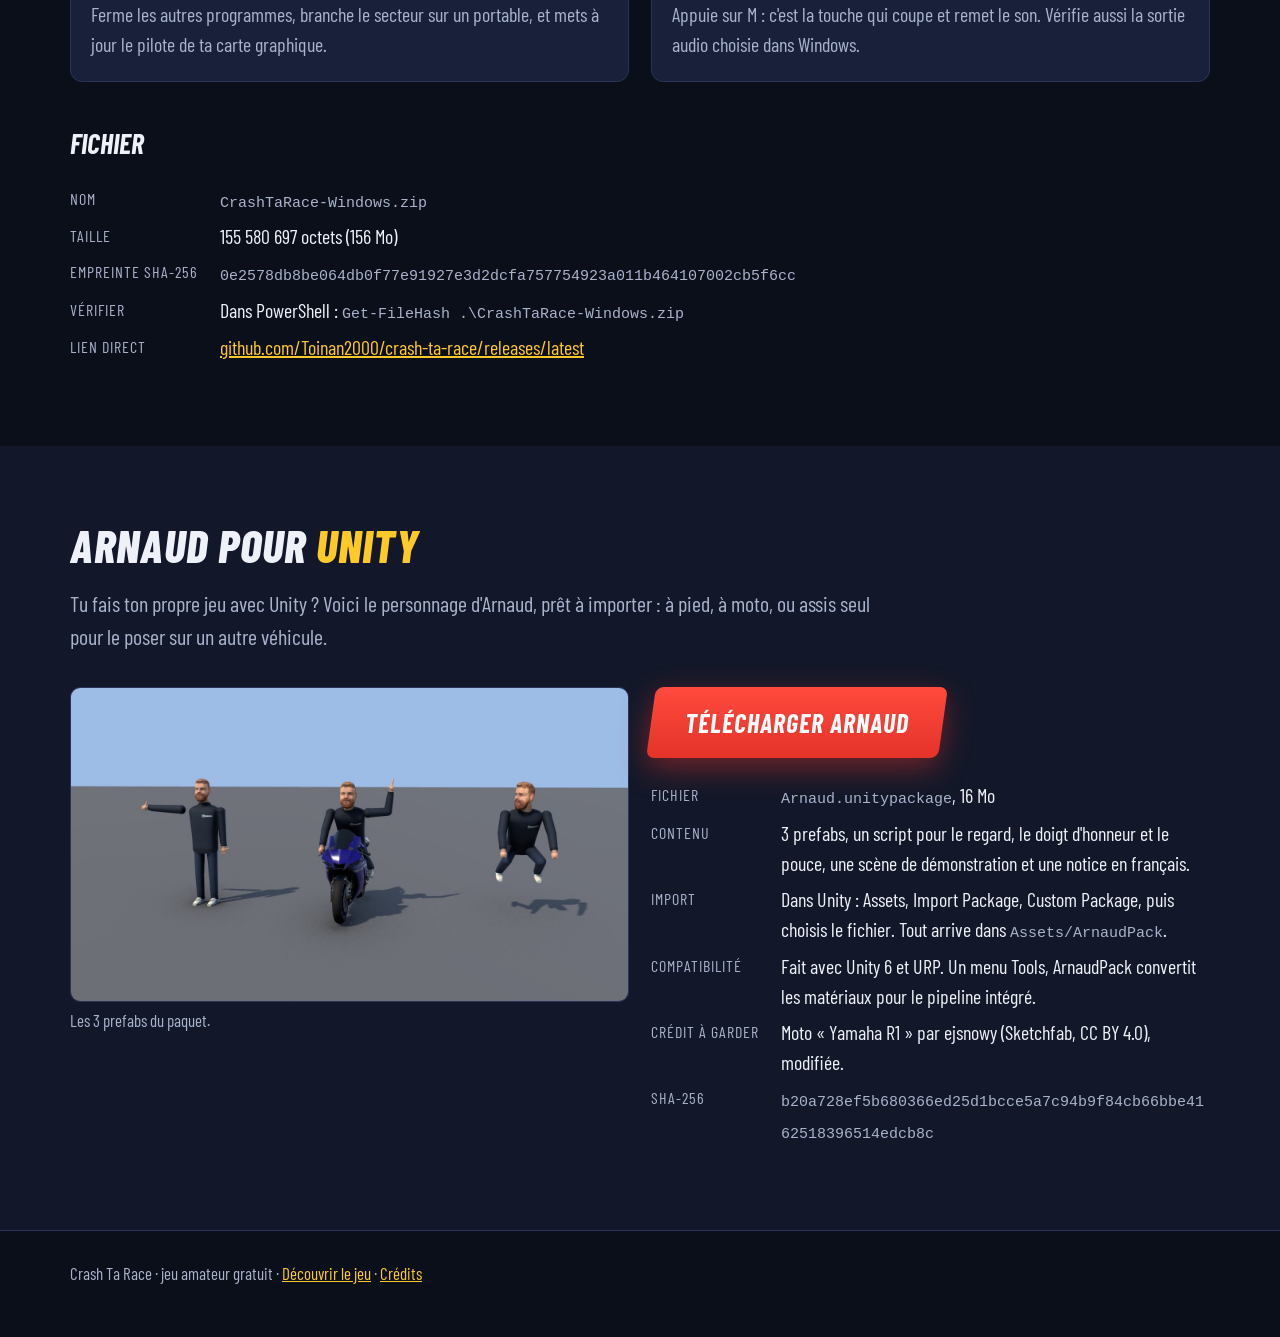
==== commit c565c32b: "Version 1.8 : quitter le jeu, tailles et empreintes Co-Authored-By: Claude Fable 5.2 <noreply@anthro" ====
--- a/telecharger.html
+++ b/telecharger.html
@@ -72,8 +72,8 @@
     <p class="note" style="margin-top:22px"><strong>macOS refuse quand même, ou dit que l'application est endommagée ?</strong> Ouvre Réglages Système, puis Confidentialité et sécurité, et clique sur « Ouvrir quand même » en bas de la page. Sinon, ouvre le Terminal, tape <code>xattr -cr</code> suivi d'un espace, glisse l'application dans la fenêtre, appuie sur Entrée, puis relance le jeu.</p>
     <p class="note" style="margin-top:14px"><strong>Version Mac toute neuve.</strong> Elle a été construite depuis Windows et n'a pas encore été essayée sur un vrai Mac. Si elle ne se lance pas chez toi, la version Windows reste la référence.</p>
     <dl class="fiche" style="margin-top:22px">
-      <dt>Fichier</dt><dd><code>CrashTaRace-Mac.zip</code>, 163 828 597 octets (164 Mo)</dd>
-      <dt>SHA-256</dt><dd><code>60f662ec3dacd9cd5c3904ee39500f2bcb8aa918131ea4e3b846e040e9a4599c</code></dd>
+      <dt>Fichier</dt><dd><code>CrashTaRace-Mac.zip</code>, 163 829 180 octets (164 Mo)</dd>
+      <dt>SHA-256</dt><dd><code>ef5e4747067af83208526da7beaff9eb669950c3c70240b06ecb9c3673a20c42</code></dd>
     </dl>
   </div>
 </section>
@@ -106,8 +106,8 @@
     <h3 style="margin-top:40px">Fichier</h3>
     <dl class="fiche">
       <dt>Nom</dt><dd><code>CrashTaRace-Windows.zip</code></dd>
-      <dt>Taille</dt><dd>155 580 109 octets (156 Mo)</dd>
-      <dt>Empreinte SHA-256</dt><dd><code>5f5628effab895ee1d4fcaca790cca809a8b370a7c6f14ca7af8c317185e1f7e</code></dd>
+      <dt>Taille</dt><dd>155 580 697 octets (156 Mo)</dd>
+      <dt>Empreinte SHA-256</dt><dd><code>0e2578db8be064db0f77e91927e3d2dcfa757754923a011b464107002cb5f6cc</code></dd>
       <dt>Vérifier</dt><dd>Dans PowerShell : <code>Get-FileHash .\CrashTaRace-Windows.zip</code></dd>
       <dt>Lien direct</dt><dd><a href="https://github.com/Toinan2000/crash-ta-race/releases/latest/download/CrashTaRace-Windows.zip">github.com/Toinan2000/crash-ta-race/releases/latest</a></dd>
     </dl>
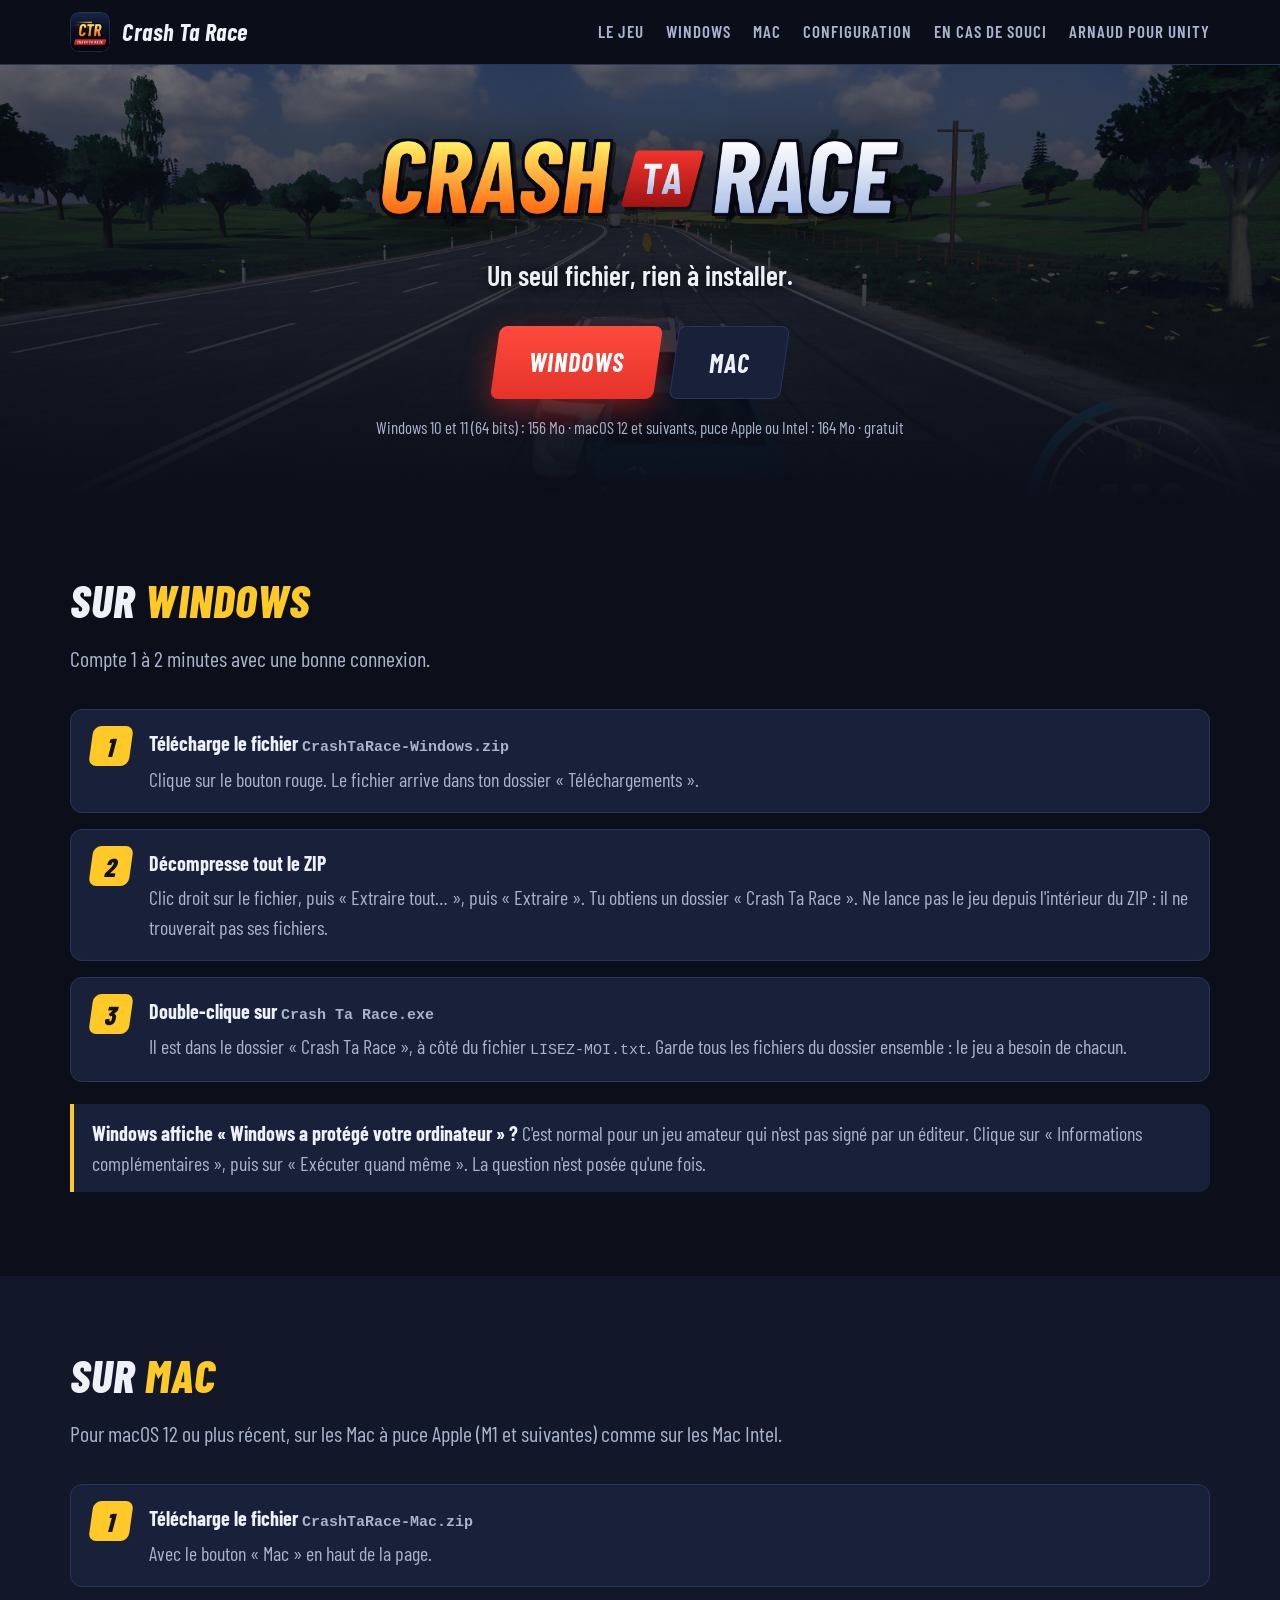
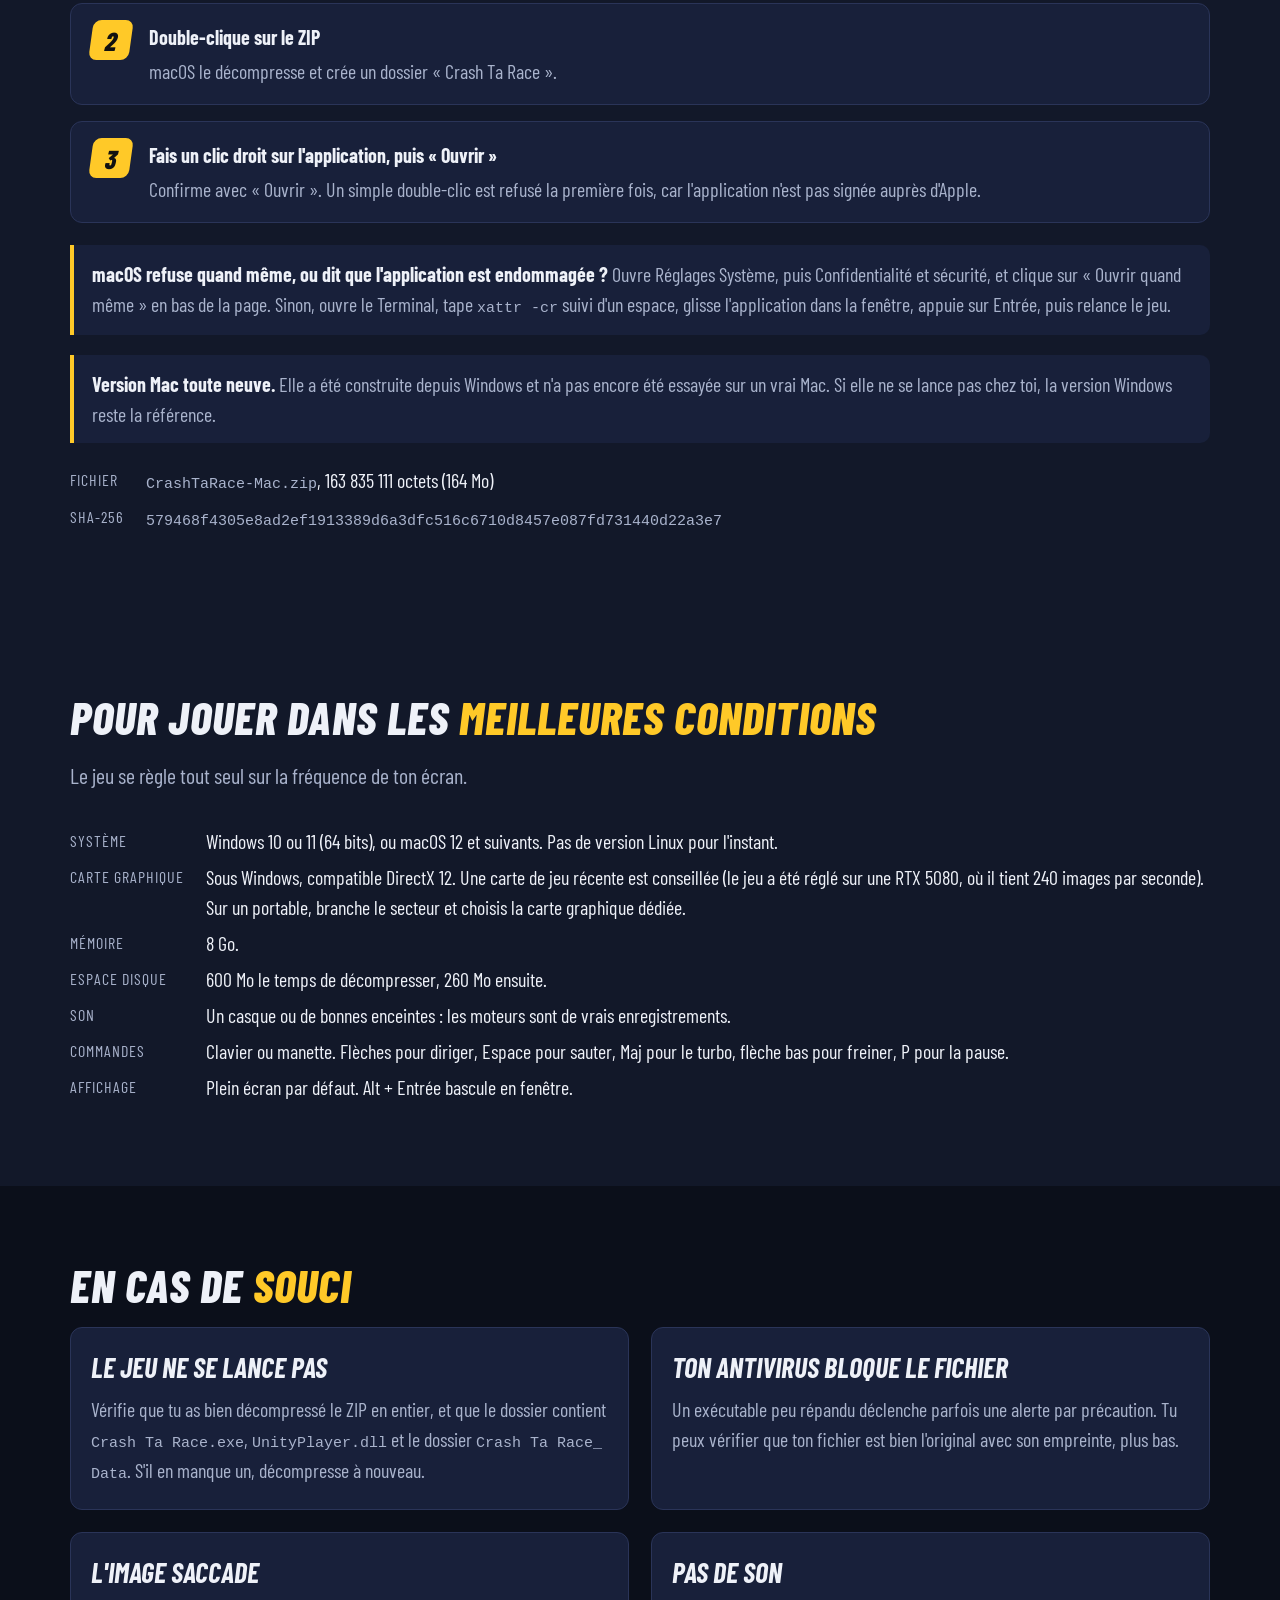
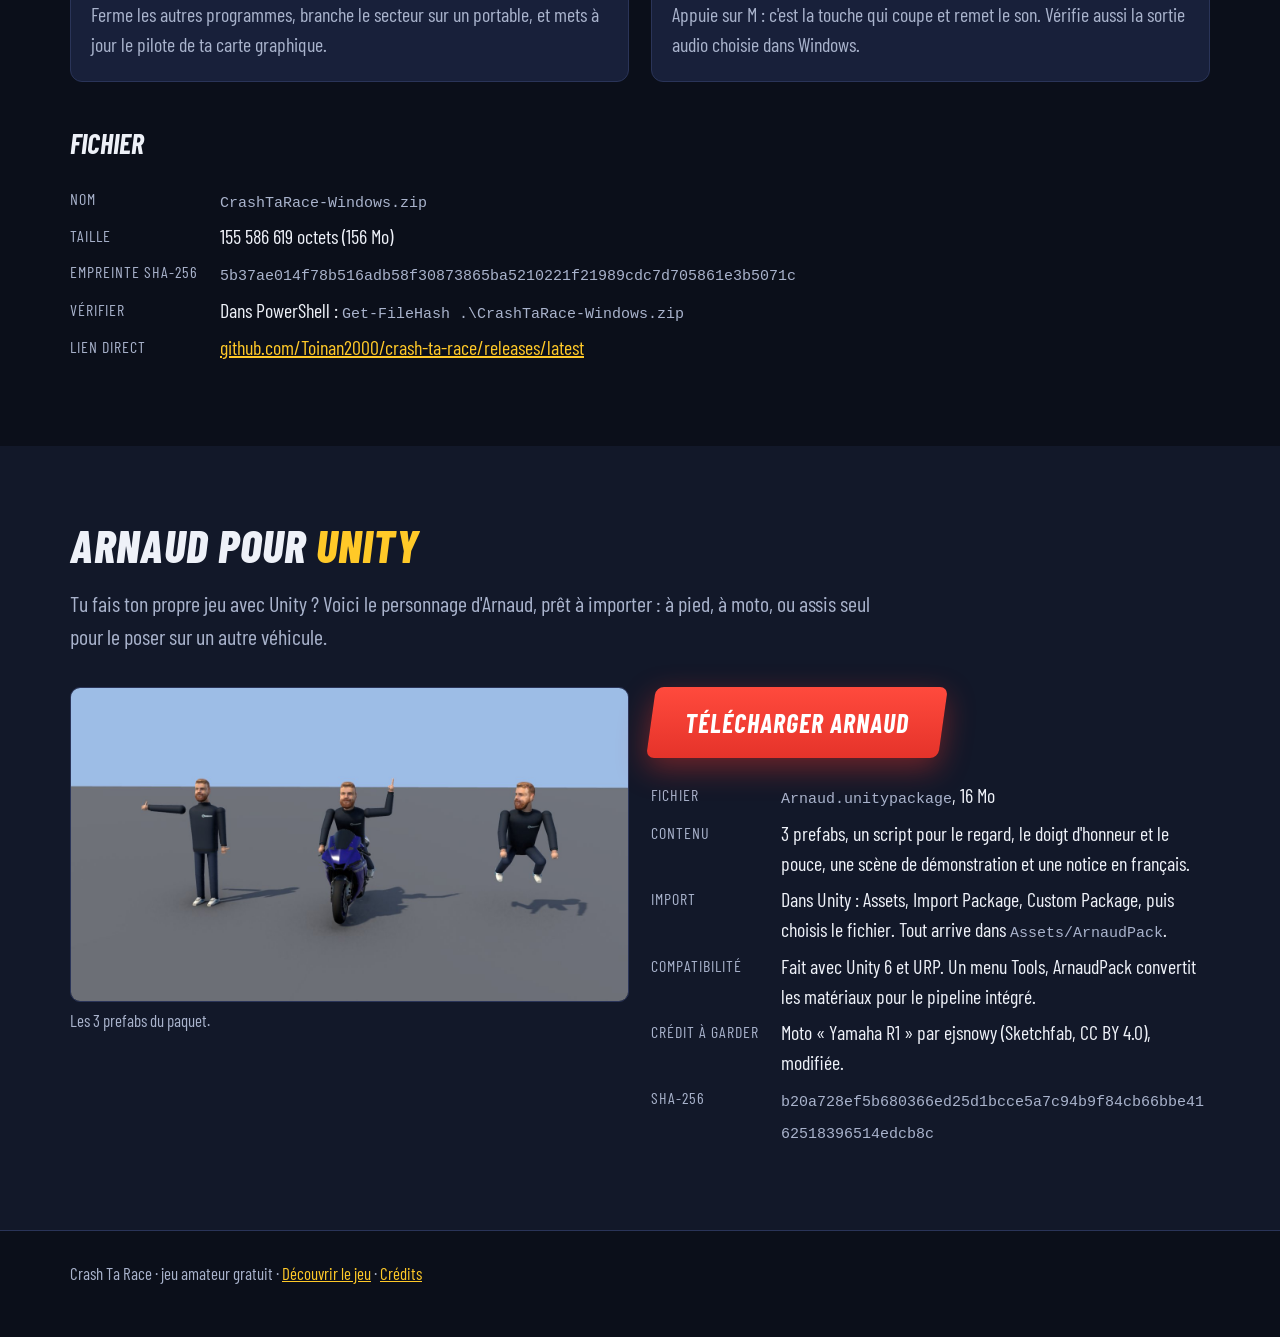
==== commit c039ef26: "Version 1.9 : police garée, renforts, compteur POLICE KILLED, clés à molette Co-Authored-By: Claude " ====
--- a/telecharger.html
+++ b/telecharger.html
@@ -72,8 +72,8 @@
     <p class="note" style="margin-top:22px"><strong>macOS refuse quand même, ou dit que l'application est endommagée ?</strong> Ouvre Réglages Système, puis Confidentialité et sécurité, et clique sur « Ouvrir quand même » en bas de la page. Sinon, ouvre le Terminal, tape <code>xattr -cr</code> suivi d'un espace, glisse l'application dans la fenêtre, appuie sur Entrée, puis relance le jeu.</p>
     <p class="note" style="margin-top:14px"><strong>Version Mac toute neuve.</strong> Elle a été construite depuis Windows et n'a pas encore été essayée sur un vrai Mac. Si elle ne se lance pas chez toi, la version Windows reste la référence.</p>
     <dl class="fiche" style="margin-top:22px">
-      <dt>Fichier</dt><dd><code>CrashTaRace-Mac.zip</code>, 163 829 180 octets (164 Mo)</dd>
-      <dt>SHA-256</dt><dd><code>ef5e4747067af83208526da7beaff9eb669950c3c70240b06ecb9c3673a20c42</code></dd>
+      <dt>Fichier</dt><dd><code>CrashTaRace-Mac.zip</code>, 163 835 111 octets (164 Mo)</dd>
+      <dt>SHA-256</dt><dd><code>579468f4305e8ad2ef1913389d6a3dfc516c6710d8457e087fd731440d22a3e7</code></dd>
     </dl>
   </div>
 </section>
@@ -106,8 +106,8 @@
     <h3 style="margin-top:40px">Fichier</h3>
     <dl class="fiche">
       <dt>Nom</dt><dd><code>CrashTaRace-Windows.zip</code></dd>
-      <dt>Taille</dt><dd>155 580 697 octets (156 Mo)</dd>
-      <dt>Empreinte SHA-256</dt><dd><code>0e2578db8be064db0f77e91927e3d2dcfa757754923a011b464107002cb5f6cc</code></dd>
+      <dt>Taille</dt><dd>155 586 619 octets (156 Mo)</dd>
+      <dt>Empreinte SHA-256</dt><dd><code>5b37ae014f78b516adb58f30873865ba5210221f21989cdc7d705861e3b5071c</code></dd>
       <dt>Vérifier</dt><dd>Dans PowerShell : <code>Get-FileHash .\CrashTaRace-Windows.zip</code></dd>
       <dt>Lien direct</dt><dd><a href="https://github.com/Toinan2000/crash-ta-race/releases/latest/download/CrashTaRace-Windows.zip">github.com/Toinan2000/crash-ta-race/releases/latest</a></dd>
     </dl>
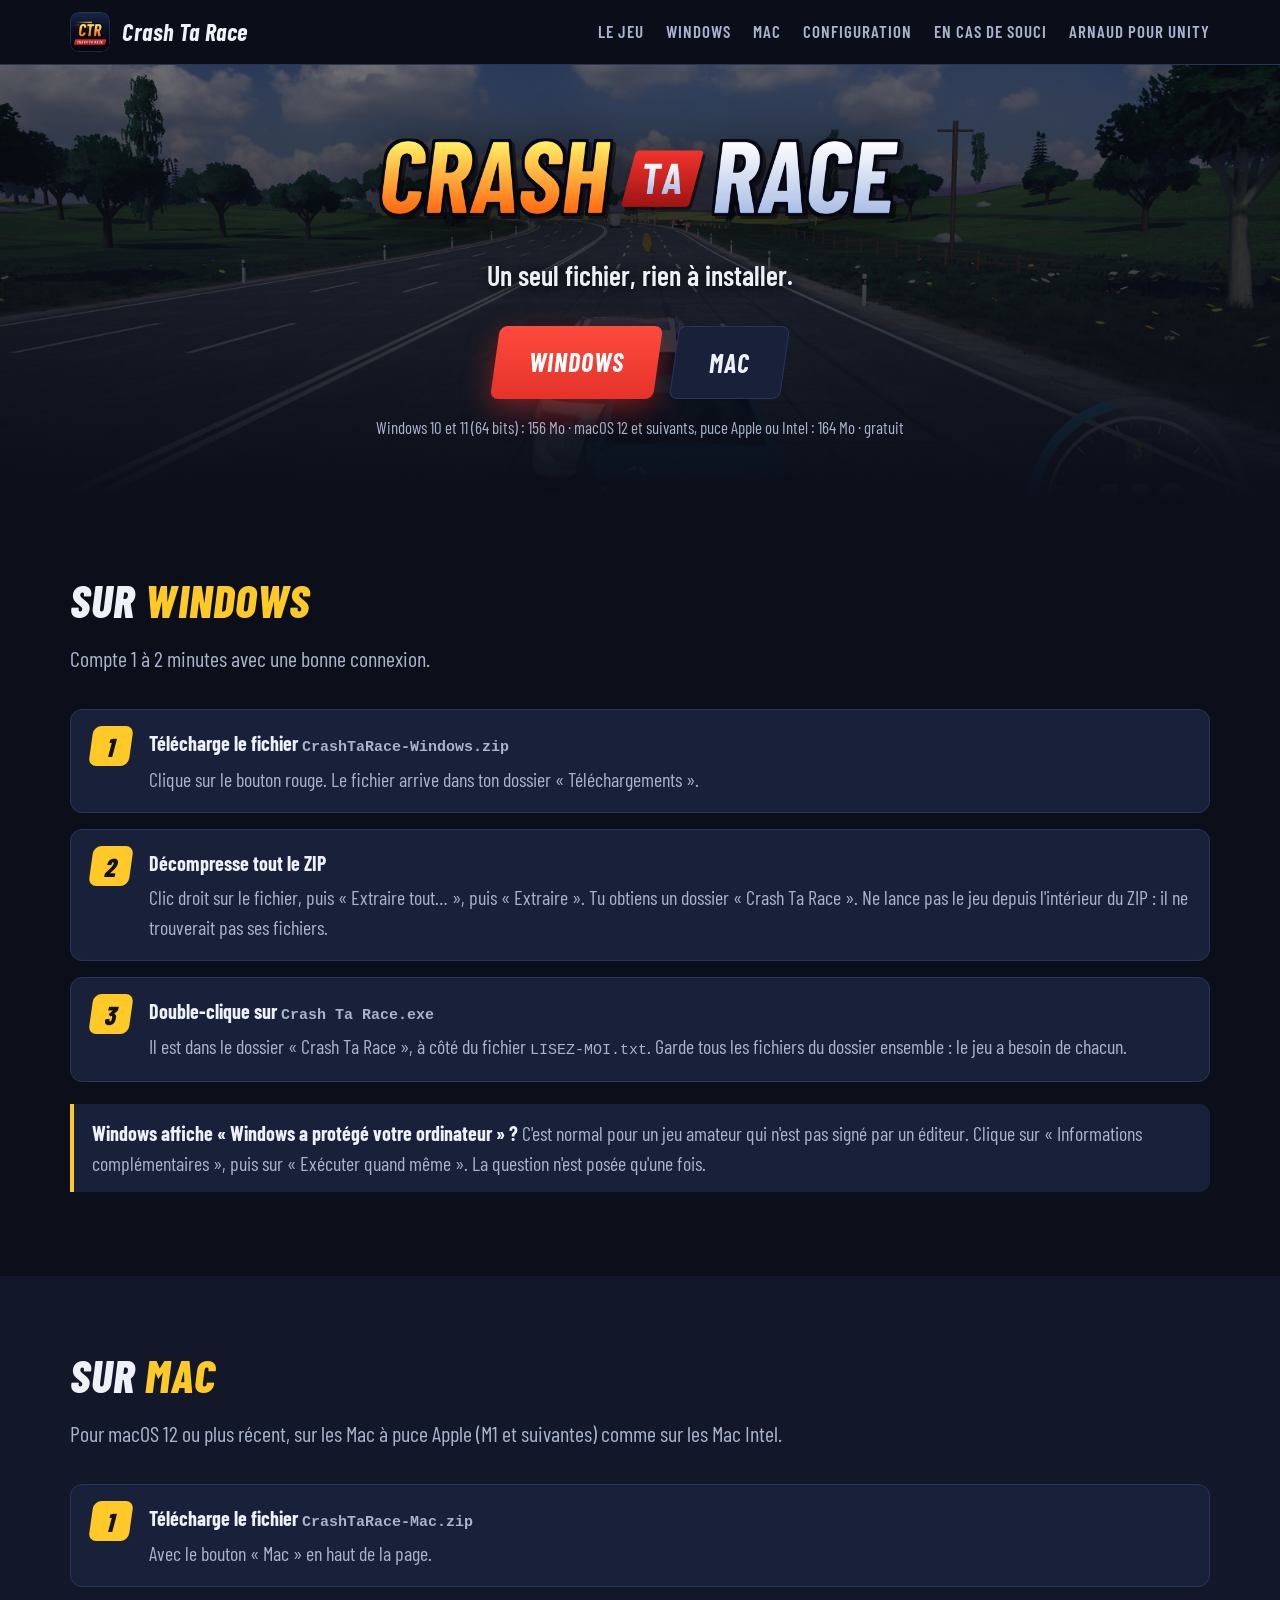
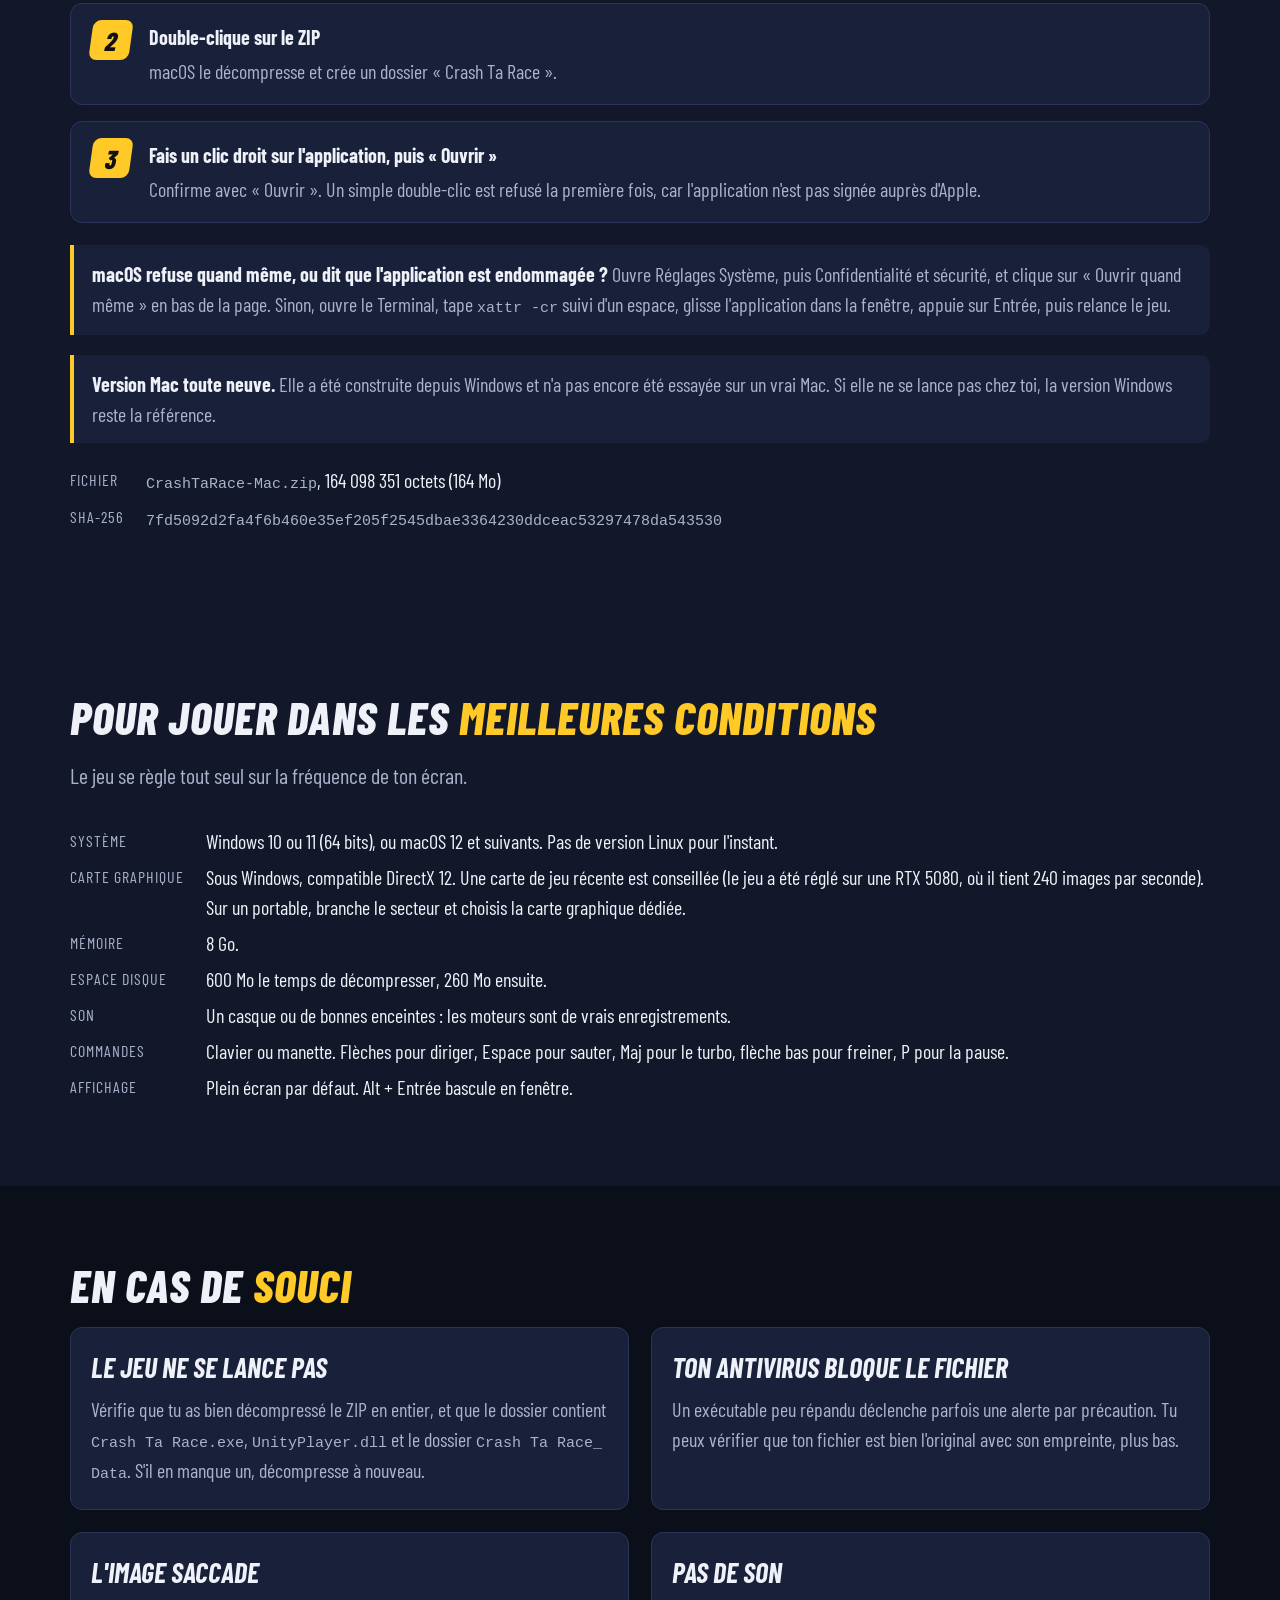
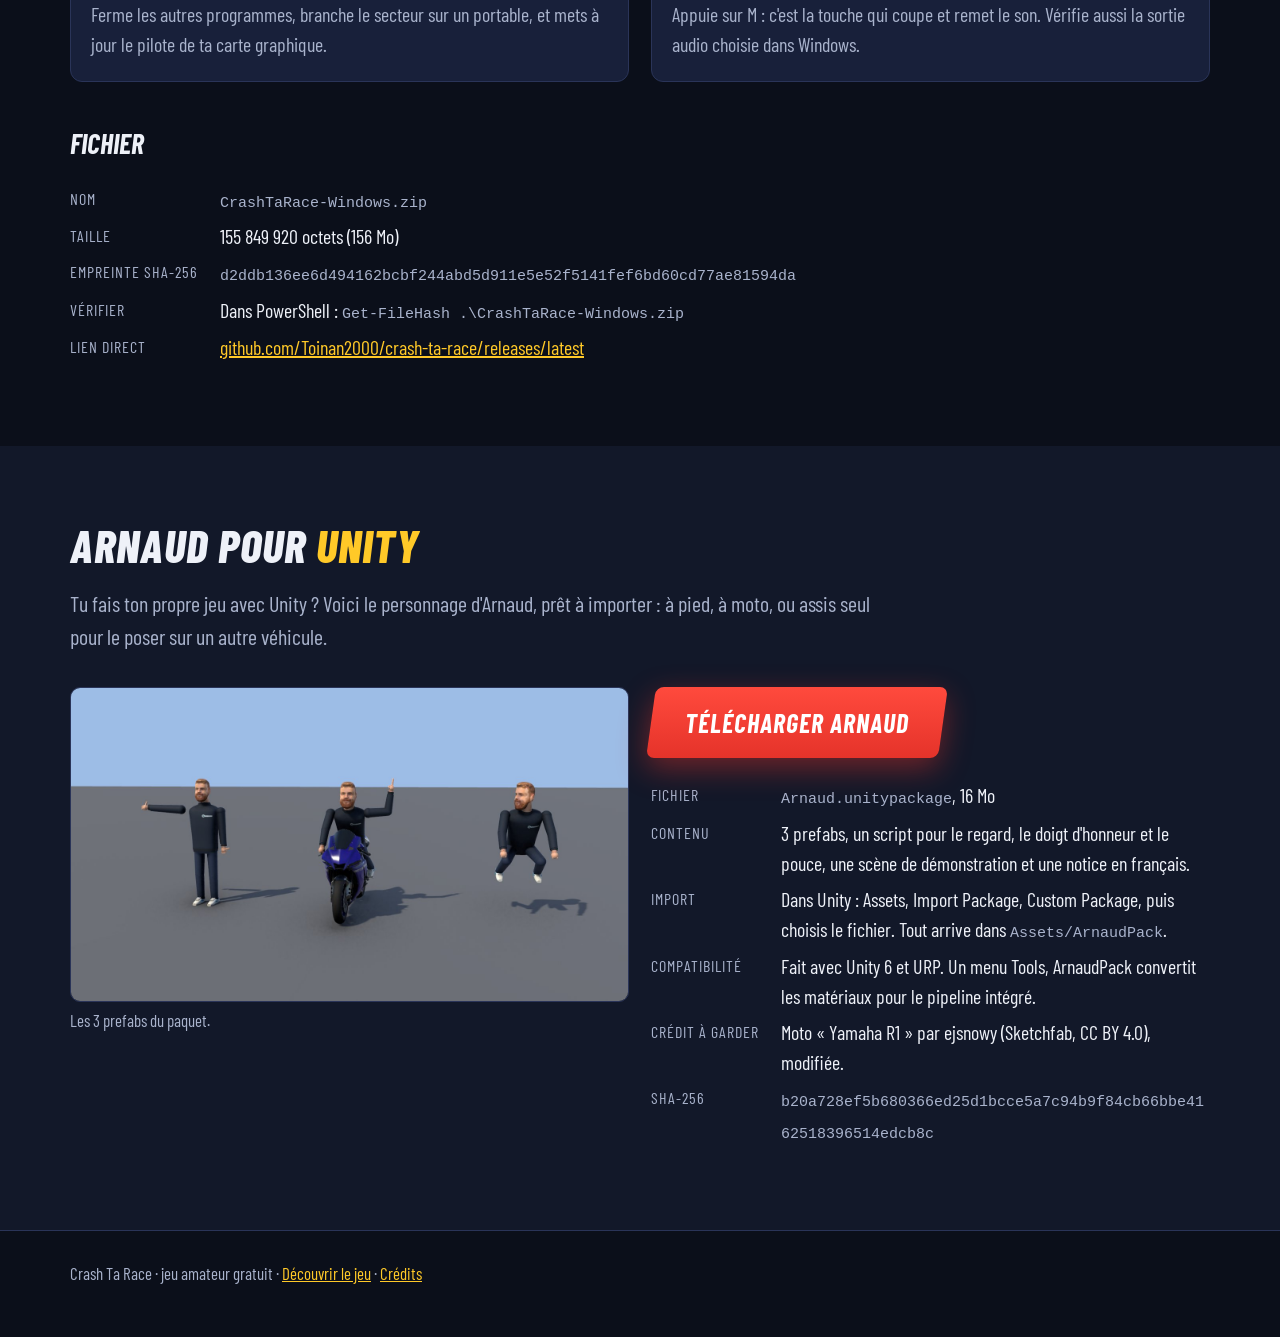
==== commit fd945af8: "Version 2.0 : grosses têtes, photo de fin de partie Co-Authored-By: Claude Fable 5.2 <noreply@anthro" ====
--- a/telecharger.html
+++ b/telecharger.html
@@ -7,11 +7,11 @@
 <meta name="description" content="Télécharge Crash Ta Race pour Windows ou Mac : un seul fichier ZIP, rien à installer. Mode d'emploi en 3 étapes.">
 <meta property="og:title" content="Télécharger Crash Ta Race">
 <meta property="og:description" content="Jeu de course arcade gratuit pour Windows et Mac. Un ZIP, rien à installer.">
-<meta property="og:image" content="https://toinan2000.github.io/crash-ta-race/images/og-crash-ta-race.jpg">
+<meta property="og:image" content="https://toinan2000.github.io/crash-ta-race/images/og-crash-ta-race-4.jpg">
 <meta property="og:image:width" content="1200">
 <meta property="og:image:height" content="630">
 <meta name="twitter:card" content="summary_large_image">
-<meta name="twitter:image" content="https://toinan2000.github.io/crash-ta-race/images/og-crash-ta-race.jpg">
+<meta name="twitter:image" content="https://toinan2000.github.io/crash-ta-race/images/og-crash-ta-race-4.jpg">
 <link rel="icon" href="images/icone.png">
 <link rel="preconnect" href="https://fonts.googleapis.com">
 <link rel="preconnect" href="https://fonts.gstatic.com" crossorigin>
@@ -72,8 +72,8 @@
     <p class="note" style="margin-top:22px"><strong>macOS refuse quand même, ou dit que l'application est endommagée ?</strong> Ouvre Réglages Système, puis Confidentialité et sécurité, et clique sur « Ouvrir quand même » en bas de la page. Sinon, ouvre le Terminal, tape <code>xattr -cr</code> suivi d'un espace, glisse l'application dans la fenêtre, appuie sur Entrée, puis relance le jeu.</p>
     <p class="note" style="margin-top:14px"><strong>Version Mac toute neuve.</strong> Elle a été construite depuis Windows et n'a pas encore été essayée sur un vrai Mac. Si elle ne se lance pas chez toi, la version Windows reste la référence.</p>
     <dl class="fiche" style="margin-top:22px">
-      <dt>Fichier</dt><dd><code>CrashTaRace-Mac.zip</code>, 163 835 111 octets (164 Mo)</dd>
-      <dt>SHA-256</dt><dd><code>579468f4305e8ad2ef1913389d6a3dfc516c6710d8457e087fd731440d22a3e7</code></dd>
+      <dt>Fichier</dt><dd><code>CrashTaRace-Mac.zip</code>, 164 098 351 octets (164 Mo)</dd>
+      <dt>SHA-256</dt><dd><code>7fd5092d2fa4f6b460e35ef205f2545dbae3364230ddceac53297478da543530</code></dd>
     </dl>
   </div>
 </section>
@@ -106,8 +106,8 @@
     <h3 style="margin-top:40px">Fichier</h3>
     <dl class="fiche">
       <dt>Nom</dt><dd><code>CrashTaRace-Windows.zip</code></dd>
-      <dt>Taille</dt><dd>155 586 619 octets (156 Mo)</dd>
-      <dt>Empreinte SHA-256</dt><dd><code>5b37ae014f78b516adb58f30873865ba5210221f21989cdc7d705861e3b5071c</code></dd>
+      <dt>Taille</dt><dd>155 849 920 octets (156 Mo)</dd>
+      <dt>Empreinte SHA-256</dt><dd><code>d2ddb136ee6d494162bcbf244abd5d911e5e52f5141fef6bd60cd77ae81594da</code></dd>
       <dt>Vérifier</dt><dd>Dans PowerShell : <code>Get-FileHash .\CrashTaRace-Windows.zip</code></dd>
       <dt>Lien direct</dt><dd><a href="https://github.com/Toinan2000/crash-ta-race/releases/latest/download/CrashTaRace-Windows.zip">github.com/Toinan2000/crash-ta-race/releases/latest</a></dd>
     </dl>
